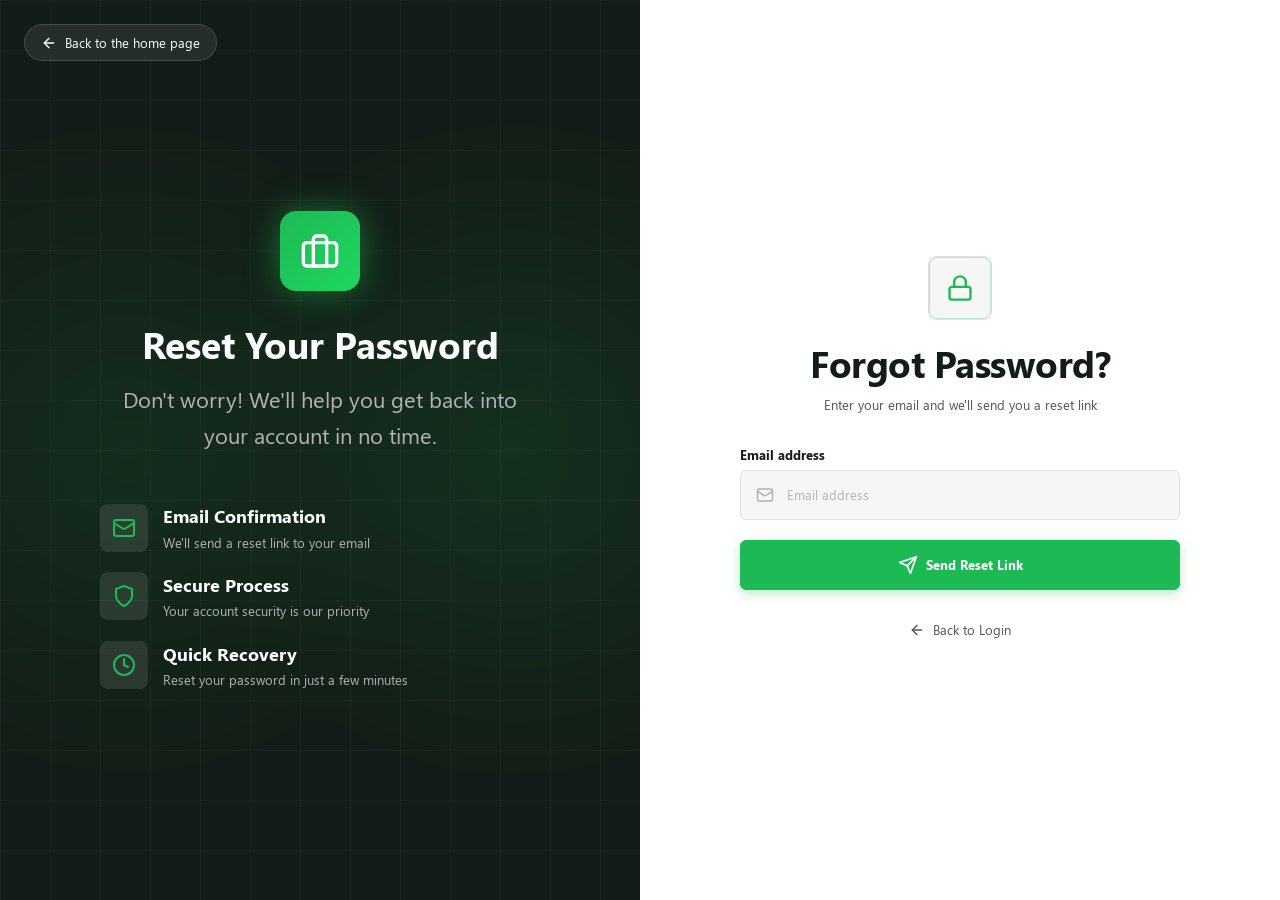
==== pages/forgot-password.html @ 79297b19 "make forget-password page and style it, make resend verification button work in verification page" ====
<!doctype html>
<html lang="en">
  <head>
    <meta charset="UTF-8" />
    <meta name="viewport" content="width=device-width, initial-scale=1.0" />
    <title>Forgot Password - STech</title>
    <link rel="stylesheet" href="../styles/main.css" />
    <link
      rel="stylesheet"
      href="../styles/pages/forgot-password/forgot-password.css"
    />
  </head>
  <body>
    <main class="forgot-password-page">
      <div class="forgot-password-container">
        <a
          href="../index.html"
          class="back-home-link"
          aria-label="Back to the home page"
        >
          <svg
            viewBox="0 0 24 24"
            width="16"
            height="16"
            fill="none"
            stroke="currentColor"
            stroke-width="2"
            stroke-linecap="round"
            stroke-linejoin="round"
            aria-hidden="true"
          >
            <line x1="19" y1="12" x2="5" y2="12"></line>
            <polyline points="12 19 5 12 12 5"></polyline>
          </svg>
          <span>Back to the home page</span>
        </a>

        <section class="banner-section" aria-label="Brand introduction">
          <div class="section-container banner-container">
            <div class="banner-content">
              <a href="../index.html" class="logo" aria-label="STech Home">
                <svg
                  viewBox="0 0 24 24"
                  width="40"
                  height="40"
                  fill="none"
                  stroke="currentColor"
                  stroke-width="2"
                  stroke-linecap="round"
                  stroke-linejoin="round"
                  aria-hidden="true"
                >
                  <rect x="2" y="7" width="20" height="14" rx="2" ry="2"></rect>
                  <path d="M16 21V5a2 2 0 0 0-2-2h-4a2 2 0 0 0-2 2v16"></path>
                </svg>
              </a>
              <h1 class="banner-title">Reset Your Password</h1>
              <p class="banner-description">
                Don't worry! We'll help you get back into your account in no time.
              </p>
              <div class="features" aria-label="Password reset features">
                <div class="feature-item">
                  <div class="feature-icon" aria-hidden="true">
                    <svg
                      viewBox="0 0 24 24"
                      width="24"
                      height="24"
                      fill="none"
                      stroke="currentColor"
                      stroke-width="2"
                      stroke-linecap="round"
                      stroke-linejoin="round"
                    >
                      <rect x="2" y="4" width="20" height="16" rx="2"></rect>
                      <path
                        d="m22 7-8.97 5.7a1.94 1.94 0 0 1-2.06 0L2 7"
                      ></path>
                    </svg>
                  </div>
                  <div class="feature-text">
                    <h3>Email Confirmation</h3>
                    <p>We'll send a reset link to your email</p>
                  </div>
                </div>

                <div class="feature-item">
                  <div class="feature-icon" aria-hidden="true">
                    <svg
                      viewBox="0 0 24 24"
                      width="24"
                      height="24"
                      fill="none"
                      stroke="currentColor"
                      stroke-width="2"
                      stroke-linecap="round"
                      stroke-linejoin="round"
                    >
                      <path
                        d="M12 22s8-4 8-10V5l-8-3-8 3v7c0 6 8 10 8 10z"
                      ></path>
                    </svg>
                  </div>
                  <div class="feature-text">
                    <h3>Secure Process</h3>
                    <p>Your account security is our priority</p>
                  </div>
                </div>

                <div class="feature-item">
                  <div class="feature-icon" aria-hidden="true">
                    <svg
                      viewBox="0 0 24 24"
                      width="24"
                      height="24"
                      fill="none"
                      stroke="currentColor"
                      stroke-width="2"
                      stroke-linecap="round"
                      stroke-linejoin="round"
                    >
                      <circle cx="12" cy="12" r="10"></circle>
                      <polyline points="12 6 12 12 16 14"></polyline>
                    </svg>
                  </div>
                  <div class="feature-text">
                    <h3>Quick Recovery</h3>
                    <p>Reset your password in just a few minutes</p>
                  </div>
                </div>
              </div>
            </div>
          </div>
        </section>

        <section class="form-section" aria-label="Forgot password form">
          <div class="section-container form-container">
            <div class="forgot-password-card">
              <header class="header-section">
                <div class="icon-wrapper" aria-hidden="true">
                  <svg
                    viewBox="0 0 24 24"
                    width="28"
                    height="28"
                    fill="none"
                    stroke="currentColor"
                    stroke-width="2"
                    stroke-linecap="round"
                    stroke-linejoin="round"
                  >
                    <rect
                      x="3"
                      y="11"
                      width="18"
                      height="11"
                      rx="2"
                      ry="2"
                    ></rect>
                    <path d="M7 11V7a5 5 0 0 1 10 0v4"></path>
                  </svg>
                </div>
                <h2 class="form-title">Forgot Password?</h2>
                <p class="subtitle">
                  Enter your email and we'll send you a reset link
                </p>
              </header>

              <form class="forgot-password-form" action="#" method="POST">
                <div class="form-group">
                  <label class="form-label" for="forgot-email"
                    >Email address</label
                  >
                  <div class="input-wrapper">
                    <span class="input-icon" aria-hidden="true">
                      <svg
                        viewBox="0 0 24 24"
                        width="18"
                        height="18"
                        fill="none"
                        stroke="currentColor"
                        stroke-width="2"
                        stroke-linecap="round"
                        stroke-linejoin="round"
                      >
                        <rect x="2" y="4" width="20" height="16" rx="2"></rect>
                        <path
                          d="m22 7-8.97 5.7a1.94 1.94 0 0 1-2.06 0L2 7"
                        ></path>
                      </svg>
                    </span>
                    <input
                      type="email"
                      id="forgot-email"
                      name="email"
                      class="form-input input-with-icon"
                      placeholder="Email address"
                      autocomplete="email"
                      required
                    />
                  </div>
                </div>

                <button type="submit" class="submit-button">
                  <span class="button-content">
                    <svg
                      viewBox="0 0 24 24"
                      width="20"
                      height="20"
                      fill="none"
                      stroke="currentColor"
                      stroke-width="2"
                      stroke-linecap="round"
                      stroke-linejoin="round"
                      aria-hidden="true"
                    >
                      <line x1="22" y1="2" x2="11" y2="13"></line>
                      <polygon points="22 2 15 22 11 13 2 9 22 2"></polygon>
                    </svg>
                    <span>Send Reset Link</span>
                  </span>
                </button>

                <div class="footer-text">
                  <a href="./login.html" class="back-link">
                    <svg
                      viewBox="0 0 24 24"
                      width="16"
                      height="16"
                      fill="none"
                      stroke="currentColor"
                      stroke-width="2"
                      stroke-linecap="round"
                      stroke-linejoin="round"
                      aria-hidden="true"
                    >
                      <line x1="19" y1="12" x2="5" y2="12"></line>
                      <polyline points="12 19 5 12 12 5"></polyline>
                    </svg>
                    <span>Back to Login</span>
                  </a>
                </div>
              </form>
            </div>
          </div>
        </section>
      </div>
    </main>
  </body>
</html>
---- styles/main.css ----
/* 1. Use a more-intuitive box-sizing model */
*,
*::before,
*::after {
  box-sizing: border-box;
}

/* 2. Remove default margin */
*:not(dialog) {
  margin: 0;
}

/* 3. Enable keyword animations */
@media (prefers-reduced-motion: no-preference) {
  html {
    interpolate-size: allow-keywords;
  }
}
body {
  /* 4. Increase line-height */
  line-height: 1.5;
  /* 5. Improve text rendering */
  -webkit-font-smoothing: antialiased;
}

/* 6. Improve media defaults */
img,
picture,
video,
canvas,
svg {
  display: block;
  max-width: 100%;
}

/* 7. Inherit fonts for form controls */
input,
button,
textarea,
select {
  font: inherit;
}

/* 8. Avoid text overflows */
p,
h1,
h2,
h3,
h4,
h5,
h6 {
  overflow-wrap: break-word;
}

/* 9. Improve line wrapping */
p {
  text-wrap: pretty;
}

h1,
h2,
h3,
h4,
h5,
h6 {
  text-wrap: balance;
}

/*
  10. Create a root stacking context
*/
#root,
#__next {
  isolation: isolate;
}

html {
  scroll-behavior: smooth;
}

a {
  text-decoration: none;
  color: unset;
}

section {
  display: flex;
  flex-direction: row;
  justify-content: center;
  align-items: center;
  gap: 0px;
  width: 100%;
}
section .section-container {
  display: flex;
  flex-direction: column;
  justify-content: center;
  align-items: flex-start;
  gap: 40px;
  width: min(100% - 3.5rem, 70.8rem);
  padding: min(50px, 6vw) 0;
}

body.no-scroll {
  overflow: hidden;
}

@font-face {
  font-family: sagoe;
  src: url(../../public/fonts/segoe-ui-4-cufonfonts/Segoe\ UI.ttf);
  font-display: swap;
  font-weight: 500;
}
@font-face {
  font-family: sagoe;
  src: url(../../public/fonts/segoe-ui-4-cufonfonts/Segoe\ UI\ Bold.ttf);
  font-display: swap;
  font-weight: 700;
}
html {
  font-family: sagoe;
}

.btn {
  display: flex;
  flex-direction: row;
  justify-content: center;
  align-items: center;
  gap: 0.65rem;
  padding: min(15px, 2.5vw) min(30px, 4vw);
  border: 0.125rem solid transparent;
  border-radius: 0.5rem;
  font-family: sagoe, "Segoe UI", sans-serif;
  font-size: clamp(0.7rem, 1.2vw + 0.2rem, 0.8rem);
  font-weight: 700;
  line-height: 1;
  cursor: pointer;
  transition: background-color 160ms ease, border-color 160ms ease, color 160ms ease, transform 160ms ease;
}

.btn:hover,
.btn:focus-visible {
  transform: translateY(-0.08rem);
  outline: none;
}

.btn svg {
  inline-size: 1.35rem;
  block-size: 1.35rem;
  stroke: currentColor;
  stroke-width: 1.8;
  stroke-linecap: round;
  stroke-linejoin: round;
  fill: none;
}

.btn--primary {
  color: #ffffff;
  background-color: #1db954;
}

.btn--primary:hover,
.btn--primary:focus-visible {
  background-color: #1db954;
  border-color: #1db954;
}

.btn--outline {
  color: #ffffff;
  background-color: transparent;
  border-color: rgba(255, 255, 255, 0.34);
}

.btn--outline:hover,
.btn--outline:focus-visible {
  border-color: #ffffff;
  background-color: rgba(255, 255, 255, 0.06);
}

.product-card {
  display: flex;
  flex-direction: column;
  justify-content: center;
  align-items: flex-start;
  gap: 0px;
  background-color: #ffffff;
  border-radius: 16px;
  overflow: hidden;
  border: 1px solid #e0e0e0;
  transition-duration: 0.25s;
}
.product-card .card-image {
  aspect-ratio: 1;
  overflow: hidden;
  position: relative;
  width: 100%;
}
.product-card .card-image img {
  width: 100%;
  height: 100%;
  object-fit: cover;
  transition: all 0.5s ease;
}
.product-card .card-image .card-badges {
  position: absolute;
  left: 5%;
  top: 5%;
}
.product-card .card-image .card-badges .new-badge {
  color: white;
  font-size: clamp(0.6rem, 1.1vw + 0.15rem, 0.7rem);
  background-color: #1db954;
  padding: min(3px, 0.8vw) min(10px, 2vw);
  border-radius: 6px;
  font-weight: 500;
  letter-spacing: -5%;
}
.product-card .card-image .quick-actions {
  display: flex;
  flex-direction: column;
  justify-content: center;
  align-items: center;
  gap: 10px;
  position: absolute;
  top: 5%;
  right: 0;
  z-index: 4;
  opacity: 0;
  transition-duration: 0.25s;
}
.product-card .card-image .quick-actions .action-btn {
  border-radius: 50%;
  aspect-ratio: 1;
  border: none;
  padding: 7px;
  pointer-events: none;
  cursor: pointer;
  transition-duration: 0.25s;
  border: 1px solid transparent;
}
.product-card .card-image .quick-actions .action-btn:hover {
  border: 1px solid #1db954;
  color: #1db954;
  scale: 1.08;
}
.product-card .card-content {
  display: flex;
  flex-direction: column;
  justify-content: center;
  align-items: flex-start;
  gap: 10px;
  padding: min(20px, 3vw);
  flex-grow: 1;
}
.product-card .card-content .card-meta {
  display: flex;
  flex-direction: row;
  justify-content: flex-start;
  align-items: center;
  gap: 10px;
}
.product-card .card-content .card-meta .category {
  color: #1db954;
  font-size: clamp(0.6rem, 1.1vw + 0.15rem, 0.7rem);
}
.product-card .card-content .card-meta .brand {
  display: flex;
  flex-direction: row;
  justify-content: center;
  align-items: center;
  gap: 10px;
  font-size: clamp(0.6rem, 1.1vw + 0.15rem, 0.7rem);
}
.product-card .card-content .card-meta .brand::before {
  content: "";
  width: 3px;
  height: 3px;
  background-color: grey;
  border-radius: 50%;
}
.product-card .card-content .card-title {
  font-size: clamp(0.7rem, 1.2vw + 0.2rem, 0.8rem);
}
.product-card .card-content .card-rating {
  display: flex;
  flex-direction: row;
  justify-content: center;
  align-items: center;
  gap: 5px;
}
.product-card .card-content .card-rating .stars {
  display: flex;
  flex-direction: row;
  justify-content: center;
  align-items: center;
  gap: 5px;
  color: #ffb300;
}
.product-card .card-content .card-rating .rating-value {
  font-size: clamp(0.6rem, 1.1vw + 0.15rem, 0.7rem);
}
.product-card .card-content .card-price {
  font-weight: 700;
  font-size: clamp(0.7rem, 1.2vw + 0.2rem, 0.8rem);
}
.product-card .card-footer {
  width: 100%;
  padding: min(20px, 3vw);
  padding-top: 0;
}
.product-card .card-footer .add-to-cart {
  display: flex;
  flex-direction: row;
  justify-content: center;
  align-items: center;
  gap: 10px;
  width: 100%;
  padding: min(10px, 2vw) 0;
  font-weight: 600;
  font-size: clamp(0.6rem, 1.1vw + 0.15rem, 0.7rem);
  border: 1px solid #e0e0e0;
  border-radius: 8px;
  cursor: pointer;
  transition-duration: 0.25s;
}
.product-card .card-footer .add-to-cart:hover {
  background-color: #1db954;
  color: white;
}
.product-card:hover {
  box-shadow: 0 8px 24px rgba(0, 0, 0, 0.12);
  border-color: #1db954;
  transform: translateY(-5px);
}
.product-card:hover .card-image img {
  scale: 1.06;
}
.product-card:hover .card-image .quick-actions {
  top: 5%;
  right: 5%;
  opacity: 1;
}
.product-card:hover .card-image .quick-actions .action-btn {
  pointer-events: all;
}

.section-title {
  font-weight: bold;
  font-size: clamp(1rem, 1.5vw + 0.3rem, 1.4rem);
}

.splitter {
  display: flex;
  flex-direction: row;
  justify-content: space-between;
  align-items: center;
  gap: 0px;
  font-size: clamp(0.6rem, 1.1vw + 0.15rem, 0.7rem);
}
.splitter .view-all-link {
  display: flex;
  flex-direction: row;
  justify-content: center;
  align-items: center;
  gap: 10px;
  font-size: clamp(0.6rem, 1.1vw + 0.15rem, 0.7rem);
  color: #1db954;
  font-weight: 700;
}

.popup-container {
  position: fixed;
  top: 24px;
  left: 50%;
  transform: translateX(-50%);
  z-index: 9999;
  display: flex;
  flex-direction: column;
  justify-content: flex-start;
  align-items: center;
  gap: 10px;
  width: min(92vw, 460px);
  pointer-events: none;
}

.error-popup {
  pointer-events: auto;
  width: 100%;
  display: flex;
  flex-direction: row;
  justify-content: space-between;
  align-items: center;
  gap: 12px;
  padding: 12px 16px;
  background-color: #f44336;
  color: #ffffff;
  border-radius: 6px;
  box-shadow: 0 8px 24px rgba(244, 67, 54, 0.35);
  font-size: clamp(0.7rem, 1.2vw + 0.2rem, 0.8rem);
  font-weight: 500;
  line-height: 1.4;
  animation: popupSlideDown 0.3s cubic-bezier(0.16, 1, 0.3, 1) forwards;
  transition: opacity 0.3s ease, transform 0.3s ease;
}
.error-popup.fade-out {
  opacity: 0;
  transform: translateY(-10px);
}
.error-popup .popup-content {
  display: flex;
  flex-direction: row;
  justify-content: flex-start;
  align-items: center;
  gap: 10px;
  flex: 1;
}
.error-popup .popup-content svg {
  width: 18px;
  height: 18px;
  flex-shrink: 0;
  stroke: currentColor;
}
.error-popup .popup-close {
  display: flex;
  flex-direction: row;
  justify-content: center;
  align-items: center;
  gap: 0px;
  background: none;
  border: none;
  color: rgba(255, 255, 255, 0.8);
  cursor: pointer;
  padding: 2px;
  font-size: 16px;
  line-height: 1;
  transition: color 0.15s ease;
}
.error-popup .popup-close:hover {
  color: #ffffff;
}

@media (max-width: 36rem) {
  .popup-container {
    top: 16px;
    width: 95vw;
  }
  .error-popup {
    padding: 10px 14px;
    font-size: clamp(0.6rem, 1.1vw + 0.15rem, 0.7rem);
  }
}
@keyframes popupSlideDown {
  from {
    opacity: 0;
    transform: translateY(-20px);
  }
  to {
    opacity: 1;
    transform: translateY(0);
  }
}
.footer-default {
  background: #131d17;
  color: #1db954;
  margin-top: auto;
  height: 56px;
  display: flex;
  align-items: center;
  justify-content: center;
}

.header {
  position: fixed;
  top: 0;
  left: 0;
  right: 0;
  z-index: 1000;
  height: 70px;
  background-color: #ffffff;
  border-bottom: 1px solid #e0e0e0;
  transition: background-color 0.2s ease, box-shadow 0.2s ease;
}
.header.scrolled {
  box-shadow: 0 2px 8px rgba(0, 0, 0, 0.08);
}

.header-container {
  width: min(100% - 3.5rem, 70.8rem);
  height: 100%;
  margin-inline: auto;
}

.header-content {
  display: flex;
  flex-direction: row;
  justify-content: space-between;
  align-items: center;
  gap: 24px;
  height: 100%;
}

.brand-link {
  display: flex;
  flex-direction: row;
  justify-content: flex-start;
  align-items: center;
  gap: 8px;
  font-weight: 700;
  font-size: clamp(1rem, 1.5vw + 0.3rem, 1.4rem);
  color: #131d17;
  flex-shrink: 0;
}
.brand-link .brand-icon {
  display: flex;
  flex-direction: row;
  justify-content: center;
  align-items: center;
  gap: 0px;
  width: 38px;
  height: 38px;
  background-color: #1db954;
  border-radius: 8px;
  color: #ffffff;
}
.brand-link .brand-icon svg {
  width: 22px;
  height: 22px;
  stroke: currentColor;
  stroke-width: 2;
  stroke-linecap: round;
  stroke-linejoin: round;
  fill: none;
}
.brand-link .brand-name {
  color: #131d17;
  font-weight: 700;
  letter-spacing: -0.5px;
}

.nav-links {
  display: flex;
  flex-direction: row;
  justify-content: flex-start;
  align-items: center;
  gap: 6px;
}

.nav-link {
  display: flex;
  flex-direction: row;
  justify-content: center;
  align-items: center;
  gap: 6px;
  padding: min(5px, 1vw) min(15px, 2.5vw);
  border-radius: 6px;
  font-size: clamp(0.7rem, 1.2vw + 0.2rem, 0.8rem);
  font-weight: 500;
  color: #535353;
  background: transparent;
  border: none;
  cursor: pointer;
  transition: color 0.16s ease, background-color 0.16s ease;
}
.nav-link:hover, .nav-link.active {
  color: #1db954;
  background-color: rgba(29, 185, 84, 0.1019607843);
}
.nav-link .dropdown-chevron {
  width: 14px;
  height: 14px;
  transition: transform 0.2s ease;
}

.nav-dropdown {
  position: relative;
}
.nav-dropdown.open .dropdown-chevron {
  transform: rotate(180deg);
}
.nav-dropdown.open .dropdown-menu {
  display: flex;
  animation: dropdownFadeIn 0.15s ease-out;
}

.dropdown-menu {
  display: flex;
  flex-direction: column;
  justify-content: flex-start;
  align-items: stretch;
  gap: 4px;
  display: none;
  position: absolute;
  top: calc(100% + 8px);
  left: 0;
  min-width: 220px;
  background-color: #ffffff;
  border: 1px solid #e0e0e0;
  border-radius: 8px;
  box-shadow: 0 8px 24px rgba(0, 0, 0, 0.12);
  padding: min(10px, 2vw);
  z-index: 101;
}

.dropdown-item {
  display: flex;
  flex-direction: row;
  justify-content: space-between;
  align-items: center;
  gap: 12px;
  padding: min(5px, 1vw) min(10px, 2vw);
  border-radius: 6px;
  font-size: clamp(0.7rem, 1.2vw + 0.2rem, 0.8rem);
  color: #131d17;
  transition: background-color 0.16s ease, color 0.16s ease;
  cursor: pointer;
}
.dropdown-item:hover {
  background-color: #f6f6f6;
  color: #1db954;
}
.dropdown-item .item-count {
  font-size: clamp(0.6rem, 1.1vw + 0.15rem, 0.7rem);
  color: #b3b3b3;
  background-color: #f6f6f6;
  padding: 2px 8px;
  border-radius: 999px;
}

.dropdown-empty {
  padding: min(10px, 2vw) min(15px, 2.5vw);
  font-size: clamp(0.7rem, 1.2vw + 0.2rem, 0.8rem);
  color: #b3b3b3;
  text-align: center;
}

.header-search-bar {
  display: flex;
  flex-direction: row;
  justify-content: flex-start;
  align-items: center;
  gap: 8px;
  background-color: #f6f6f6;
  border: 1px solid #e0e0e0;
  border-radius: 999px;
  padding: 0 min(15px, 2.5vw);
  height: 40px;
  width: 260px;
  transition: border-color 0.16s ease, box-shadow 0.16s ease, background-color 0.16s ease;
}
.header-search-bar:focus-within {
  border-color: #1db954;
  background-color: #ffffff;
  box-shadow: 0 0 0 3px rgba(29, 185, 84, 0.1019607843);
}
.header-search-bar .search-toggle {
  display: none;
  background: none;
  border: none;
  cursor: pointer;
  color: #535353;
  padding: 0;
}
.header-search-bar .header-search-input {
  flex: 1;
  border: none;
  background: transparent;
  outline: none;
  font-size: clamp(0.7rem, 1.2vw + 0.2rem, 0.8rem);
  color: #000000;
}
.header-search-bar .header-search-input::placeholder {
  color: #b3b3b3;
}
.header-search-bar .clear-search {
  display: flex;
  flex-direction: row;
  justify-content: center;
  align-items: center;
  gap: 0px;
  background: none;
  border: none;
  cursor: pointer;
  color: #b3b3b3;
  padding: 0;
}
.header-search-bar .clear-search:hover {
  color: #000000;
}

.nav-actions {
  display: flex;
  flex-direction: row;
  justify-content: flex-end;
  align-items: center;
  gap: 8px;
}
.nav-actions .sign-in-btn {
  background-color: #1db954;
  color: #ffffff;
  border: none;
  border-radius: 100px;
  padding: min(10px, 2vw) min(20px, 3vw);
  font-size: clamp(0.7rem, 1.2vw + 0.2rem, 0.8rem);
  cursor: pointer;
  transition-duration: 0.2s;
}
.nav-actions .sign-in-btn:hover {
  opacity: 0.9;
  transform: translateY(-1px);
}
.nav-actions .action-btn {
  display: flex;
  flex-direction: row;
  justify-content: center;
  align-items: center;
  gap: 0px;
  position: relative;
  width: 40px;
  height: 40px;
  border-radius: 50%;
  border: 1px solid #e0e0e0;
  background-color: #ffffff;
  color: #131d17;
  cursor: pointer;
  transition: border-color 0.16s ease, color 0.16s ease, background-color 0.16s ease;
}
.nav-actions .action-btn:hover {
  border-color: #1db954;
  color: #1db954;
  background-color: rgba(29, 185, 84, 0.1019607843);
}
.nav-actions .action-btn svg {
  width: 18px;
  height: 18px;
  stroke: currentColor;
  fill: none;
  stroke-width: 2;
  stroke-linecap: round;
  stroke-linejoin: round;
}
.nav-actions .action-btn .badge {
  display: flex;
  flex-direction: row;
  justify-content: center;
  align-items: center;
  gap: 0px;
  position: absolute;
  top: -3px;
  right: -3px;
  min-width: 18px;
  height: 18px;
  padding: 0 4px;
  border-radius: 999px;
  background-color: #1db954;
  color: #ffffff;
  font-size: 11px;
  font-weight: 700;
}
.nav-actions .user-btn .user-avatar {
  display: flex;
  flex-direction: row;
  justify-content: center;
  align-items: center;
  gap: 0px;
  width: 36px;
  height: 36px;
  border-radius: 50%;
  background-color: #1db954;
  color: #ffffff;
  font-size: clamp(0.6rem, 1.1vw + 0.15rem, 0.7rem);
  font-weight: 700;
}
.nav-actions .mobile-menu-btn {
  display: flex;
  flex-direction: row;
  justify-content: center;
  align-items: center;
  gap: 0px;
  display: none;
  width: 40px;
  height: 40px;
  border: none;
  background: transparent;
  cursor: pointer;
  color: #131d17;
}
.nav-actions .mobile-menu-btn svg {
  width: 24px;
  height: 24px;
  stroke: currentColor;
  stroke-width: 2;
  stroke-linecap: round;
  stroke-linejoin: round;
}
.nav-actions .mobile-menu-btn .menu-close-icon {
  display: none;
}
.nav-actions .mobile-menu-btn[aria-expanded=true] .menu-open-icon {
  display: none;
}
.nav-actions .mobile-menu-btn[aria-expanded=true] .menu-close-icon {
  display: block;
}

@media (max-width: 70rem) {
  .nav-links {
    display: none;
  }
  .nav-actions .mobile-menu-btn {
    display: flex;
  }
  .header-search-bar {
    width: 220px;
  }
}
@media (max-width: 52rem) {
  .header-container {
    width: min(100% - 2rem, 70.8rem);
  }
  .brand-link .brand-name {
    display: none;
  }
  .nav-actions .favorite-btn,
  .nav-actions .user-btn {
    display: none;
  }
  .header-search-bar {
    position: absolute;
    top: 70px;
    left: 0;
    right: 0;
    width: 100%;
    border-radius: 0;
    border-inline: none;
    background-color: #ffffff;
    box-shadow: 0 4px 12px rgba(0, 0, 0, 0.06);
    transform: translateY(-100%);
    opacity: 0;
    pointer-events: none;
    transition: transform 0.2s ease, opacity 0.2s ease;
  }
  .header-search-bar.expanded {
    transform: translateY(0);
    opacity: 1;
    pointer-events: auto;
  }
  .header-search-bar .search-toggle {
    display: flex;
  }
}
@keyframes dropdownFadeIn {
  from {
    opacity: 0;
    transform: translateY(-8px);
  }
  to {
    opacity: 1;
    transform: translateY(0);
  }
}
.mobile-menu {
  position: fixed;
  top: 70px;
  right: 0;
  bottom: 0;
  width: 280px;
  background-color: #ffffff;
  border-left: 1px solid #e0e0e0;
  padding: min(20px, 3vw);
  overflow-y: auto;
  z-index: 1050;
  transform: translateX(100%);
  transition: transform 0.25s ease-in-out;
}
.mobile-menu.open {
  transform: translateX(0);
}
.mobile-menu .mobile-nav {
  display: flex;
  flex-direction: column;
  justify-content: flex-start;
  align-items: stretch;
  gap: 6px;
}
.mobile-menu .mobile-nav-link {
  padding: min(10px, 2vw) min(15px, 2.5vw);
  border-radius: 6px;
  font-size: clamp(0.8rem, 1.3vw + 0.2rem, 1.1rem);
  font-weight: 600;
  color: #131d17;
  transition: color 0.16s ease, background-color 0.16s ease;
}
.mobile-menu .mobile-nav-link:hover, .mobile-menu .mobile-nav-link.active {
  color: #1db954;
  background-color: rgba(29, 185, 84, 0.1019607843);
}
.mobile-menu .mobile-nav-label {
  padding: min(15px, 2.5vw) min(15px, 2.5vw) min(5px, 1vw);
  font-size: clamp(0.6rem, 1.1vw + 0.15rem, 0.7rem);
  font-weight: 700;
  text-transform: uppercase;
  color: #b3b3b3;
  letter-spacing: 0.5px;
}
.mobile-menu .mobile-categories {
  display: flex;
  flex-direction: column;
  justify-content: flex-start;
  align-items: stretch;
  gap: 4px;
  max-height: 260px;
  overflow-y: auto;
}
.mobile-menu .mobile-categories .mobile-category-link {
  display: flex;
  flex-direction: row;
  justify-content: space-between;
  align-items: center;
  gap: 8px;
  padding: min(5px, 1vw) min(15px, 2.5vw);
  border-radius: 6px;
  font-size: clamp(0.7rem, 1.2vw + 0.2rem, 0.8rem);
  color: #535353;
  transition: color 0.16s ease, background-color 0.16s ease;
}
.mobile-menu .mobile-categories .mobile-category-link:hover {
  color: #1db954;
  background-color: #f6f6f6;
}
.mobile-menu .mobile-categories .mobile-category-link .item-count {
  font-size: clamp(0.6rem, 1.1vw + 0.15rem, 0.7rem);
  color: #b3b3b3;
  background-color: #f6f6f6;
  padding: 2px 6px;
  border-radius: 999px;
}

.mobile-overlay {
  display: none;
  position: fixed;
  inset: 0;
  top: 70px;
  background-color: rgba(0, 0, 0, 0.4);
  z-index: 1040;
  opacity: 0;
  transition: opacity 0.25s ease;
}
.mobile-overlay.active {
  display: block;
  opacity: 1;
}

@media (min-width: calc(70rem + 0.02px)) {
  .mobile-menu,
  .mobile-overlay {
    display: none;
  }
}/*# sourceMappingURL=main.css.map */
---- styles/pages/forgot-password/forgot-password.css ----
.banner-section {
  display: flex;
  flex-direction: column;
  justify-content: center;
  align-items: center;
  gap: 0px;
  position: relative;
  overflow: hidden;
  height: 100%;
  min-height: 100vh;
  background-color: #131d17;
  padding: min(100px, 8vw);
}
.banner-section::before {
  content: "";
  position: absolute;
  inset: 0;
  background-image: linear-gradient(rgba(255, 255, 255, 0.03) 1px, transparent 1px), linear-gradient(90deg, rgba(255, 255, 255, 0.03) 1px, transparent 1px);
  background-size: 50px 50px;
  animation: gridMove 20s linear infinite;
}
.banner-section::after {
  content: "";
  position: absolute;
  inset: 0;
  opacity: 0.1;
  background: radial-gradient(circle at 20% 50%, #1db954 0%, transparent 50%), radial-gradient(circle at 80% 50%, #1ed760 0%, transparent 50%);
  pointer-events: none;
}
.banner-section .section-container {
  display: flex;
  flex-direction: column;
  justify-content: center;
  align-items: center;
  gap: 0px;
  width: 100%;
  max-width: 500px;
  padding: 0;
}
.banner-section .banner-content {
  position: relative;
  z-index: 1;
  width: 100%;
  text-align: center;
}
.banner-section .logo {
  display: flex;
  flex-direction: row;
  justify-content: center;
  align-items: center;
  gap: 0px;
  width: 80px;
  height: 80px;
  margin: 0 auto min(30px, 4vw);
  background: linear-gradient(135deg, #1db954 0%, #1ed760 100%);
  border-radius: 16px;
  box-shadow: 0 0 32px rgba(29, 185, 84, 0.5);
  color: #ffffff;
  transition: transform 0.2s ease;
}
.banner-section .logo:hover {
  transform: scale(1.05);
}
.banner-section .banner-title {
  font-size: clamp(1.4rem, 3vw + 0.3rem, 2.3rem);
  font-weight: 700;
  color: #ffffff;
  margin-bottom: min(15px, 2.5vw);
  line-height: 1.25;
}
.banner-section .banner-description {
  font-size: clamp(1rem, 1.5vw + 0.3rem, 1.4rem);
  color: #b3b3b3;
  line-height: 1.6;
  margin-bottom: min(30px, 4vw);
}
.banner-section .features {
  display: flex;
  flex-direction: column;
  justify-content: flex-start;
  align-items: stretch;
  gap: min(20px, 3vw);
  margin-top: min(50px, 6vw);
}
.banner-section .feature-item {
  display: flex;
  flex-direction: row;
  justify-content: flex-start;
  align-items: center;
  gap: min(15px, 2.5vw);
  text-align: left;
}
.banner-section .feature-icon {
  display: flex;
  flex-direction: row;
  justify-content: center;
  align-items: center;
  gap: 0px;
  width: 48px;
  height: 48px;
  background-color: rgba(255, 255, 255, 0.1);
  border-radius: 8px;
  color: #1db954;
  flex-shrink: 0;
}
.banner-section .feature-text h3 {
  font-size: clamp(0.8rem, 1.3vw + 0.2rem, 1.1rem);
  font-weight: 600;
  color: #ffffff;
  margin-bottom: min(3px, 0.8vw);
}
.banner-section .feature-text p {
  font-size: clamp(0.7rem, 1.2vw + 0.2rem, 0.8rem);
  color: #b3b3b3;
  margin: 0;
}

@media (max-width: 70rem) {
  .banner-section {
    display: none;
  }
}
@keyframes gridMove {
  0% {
    transform: translateY(0);
  }
  100% {
    transform: translateY(50px);
  }
}
.form-section {
  display: flex;
  flex-direction: column;
  justify-content: center;
  align-items: center;
  gap: 0px;
  height: 100%;
  min-height: 100vh;
  background-color: #ffffff;
  padding: min(100px, 8vw);
}
.form-section .section-container {
  display: flex;
  flex-direction: column;
  justify-content: center;
  align-items: center;
  gap: 0px;
  width: 100%;
  max-width: 480px;
  padding: 0;
}
.form-section .forgot-password-card {
  position: relative;
  z-index: 1;
  width: 100%;
}
.form-section .header-section {
  padding-bottom: min(30px, 4vw);
  text-align: center;
}
.form-section .header-section .icon-wrapper {
  display: flex;
  flex-direction: row;
  justify-content: center;
  align-items: center;
  gap: 0px;
  width: 64px;
  height: 64px;
  margin: 0 auto min(15px, 2.5vw);
  background-color: #f6f6f6;
  border: 1px solid #e0e0e0;
  border-radius: 8px;
  color: #1db954;
  position: relative;
}
.form-section .header-section .icon-wrapper svg {
  position: relative;
  z-index: 1;
}
.form-section .header-section .icon-wrapper::before {
  content: "";
  position: absolute;
  inset: 0;
  border-radius: 8px;
  padding: 1px;
  opacity: 0.3;
  background: linear-gradient(135deg, #1db954, #1ed760);
  mask: linear-gradient(#fff 0 0) content-box, linear-gradient(#fff 0 0);
  -webkit-mask: linear-gradient(#fff 0 0) content-box, linear-gradient(#fff 0 0);
  -webkit-mask-composite: xor;
  mask-composite: exclude;
  pointer-events: none;
}
.form-section .header-section .form-title {
  font-size: clamp(1.4rem, 3vw + 0.3rem, 2.3rem);
  font-weight: 600;
  color: #131d17;
  margin-bottom: min(5px, 1vw);
  letter-spacing: -0.5px;
}
.form-section .header-section .subtitle {
  font-size: clamp(0.7rem, 1.2vw + 0.2rem, 0.8rem);
  color: #535353;
  margin: 0;
  line-height: 1.5;
}
.form-section .forgot-password-form {
  width: 100%;
}
.form-section .forgot-password-form .form-group {
  display: flex;
  flex-direction: column;
  justify-content: flex-start;
  align-items: stretch;
  gap: 6px;
  margin-bottom: 20px;
}
.form-section .forgot-password-form .form-label {
  font-size: clamp(0.7rem, 1.2vw + 0.2rem, 0.8rem);
  font-weight: 600;
  color: #131d17;
}
.form-section .forgot-password-form .input-wrapper {
  position: relative;
  width: 100%;
}
.form-section .forgot-password-form .input-wrapper:focus-within .input-icon {
  color: #1db954;
}
.form-section .forgot-password-form .input-icon {
  display: flex;
  flex-direction: row;
  justify-content: center;
  align-items: center;
  gap: 0px;
  position: absolute;
  left: 16px;
  top: 50%;
  transform: translateY(-50%);
  color: #b3b3b3;
  z-index: 1;
  pointer-events: none;
  transition: color 0.16s ease;
}
.form-section .forgot-password-form .form-input {
  width: 100%;
  height: 50px;
  border-radius: 6px;
  font-size: clamp(0.7rem, 1.2vw + 0.2rem, 0.8rem);
  border: 1px solid #e0e0e0;
  background-color: #f6f6f6;
  color: #000000;
  padding: 0 16px 0 46px;
  outline: none;
  transition: border-color 0.16s ease, background-color 0.16s ease, box-shadow 0.16s ease;
}
.form-section .forgot-password-form .form-input::placeholder {
  color: #b3b3b3;
  letter-spacing: normal;
  font-size: clamp(0.7rem, 1.2vw + 0.2rem, 0.8rem);
  font-weight: normal;
}
.form-section .forgot-password-form .form-input:hover {
  border-color: #b3b3b3;
  background-color: #ffffff;
}
.form-section .forgot-password-form .form-input:focus {
  border-color: #1db954;
  background-color: #ffffff;
  box-shadow: 0 0 0 4px rgba(29, 185, 84, 0.1019607843);
}
.form-section .forgot-password-form .submit-button {
  display: flex;
  flex-direction: row;
  justify-content: center;
  align-items: center;
  gap: 0px;
  width: 100%;
  height: 50px;
  border-radius: 6px;
  font-weight: 600;
  font-size: clamp(0.7rem, 1.2vw + 0.2rem, 0.8rem);
  background-color: #1db954;
  border: 1px solid #1db954;
  color: #ffffff;
  box-shadow: 0 4px 12px rgba(29, 185, 84, 0.3);
  cursor: pointer;
  position: relative;
  overflow: hidden;
  margin-top: min(20px, 3vw);
  transition: background-color 0.16s ease, border-color 0.16s ease, box-shadow 0.16s ease, transform 0.16s ease;
}
.form-section .forgot-password-form .submit-button::before {
  content: "";
  position: absolute;
  top: 0;
  left: -100%;
  width: 100%;
  height: 100%;
  background: linear-gradient(90deg, transparent, rgba(255, 255, 255, 0.2), transparent);
  transition: left 0.6s ease;
}
.form-section .forgot-password-form .submit-button:hover:not(:disabled) {
  background-color: #1ed760;
  border-color: #1ed760;
  transform: translateY(-2px);
  box-shadow: 0 6px 20px rgba(29, 185, 84, 0.4);
}
.form-section .forgot-password-form .submit-button:hover:not(:disabled)::before {
  left: 100%;
}
.form-section .forgot-password-form .submit-button:active:not(:disabled) {
  transform: translateY(0);
}
.form-section .forgot-password-form .submit-button:disabled {
  opacity: 0.5;
  cursor: not-allowed;
}
.form-section .forgot-password-form .submit-button .button-content {
  display: flex;
  flex-direction: row;
  justify-content: center;
  align-items: center;
  gap: 8px;
}
.form-section .forgot-password-form .footer-text {
  text-align: center;
  margin-top: min(30px, 4vw);
  margin-bottom: 0;
}
.form-section .forgot-password-form .footer-text .back-link {
  display: flex;
  flex-direction: row;
  justify-content: center;
  align-items: center;
  gap: 8px;
  display: inline-flex;
  color: #535353;
  font-size: clamp(0.7rem, 1.2vw + 0.2rem, 0.8rem);
  font-weight: 500;
  text-decoration: none;
  transition: color 0.16s ease;
}
.form-section .forgot-password-form .footer-text .back-link svg {
  width: 16px;
  height: 16px;
  stroke: currentColor;
  stroke-width: 2;
  stroke-linecap: round;
  stroke-linejoin: round;
  fill: none;
  transition: transform 0.16s ease;
}
.form-section .forgot-password-form .footer-text .back-link:hover {
  color: #1db954;
  text-decoration: none;
}
.form-section .forgot-password-form .footer-text .back-link:hover svg {
  transform: translateX(-4px);
}

@media (max-width: 70rem) {
  .form-section {
    padding: min(20px, 3vw);
  }
}
@media (max-width: 36rem) {
  .form-section .header-section {
    padding-bottom: min(20px, 3vw);
  }
  .form-section .header-section .icon-wrapper {
    width: 56px;
    height: 56px;
  }
  .form-section .header-section .form-title {
    font-size: clamp(1.4rem, 3vw + 0.3rem, 2.3rem);
  }
  .form-section .forgot-password-form .form-input {
    height: 44px;
  }
  .form-section .forgot-password-form .submit-button {
    height: 48px;
  }
}
.forgot-password-page {
  min-height: 100vh;
  width: 100%;
}

.forgot-password-container {
  display: grid;
  grid-template-columns: 1fr 1fr;
  grid-template-rows: auto;
  gap: 0px;
  min-height: 100vh;
  position: relative;
  overflow: hidden;
}

.back-home-link {
  position: absolute;
  top: 24px;
  left: 24px;
  z-index: 10;
  display: flex;
  flex-direction: row;
  justify-content: flex-start;
  align-items: center;
  gap: 8px;
  padding: 8px 16px;
  border-radius: 999px;
  font-size: clamp(0.7rem, 1.2vw + 0.2rem, 0.8rem);
  font-weight: 500;
  color: #ffffff;
  background-color: rgba(255, 255, 255, 0.08);
  border: 1px solid rgba(255, 255, 255, 0.15);
  backdrop-filter: blur(8px);
  transition: background-color 0.16s ease, border-color 0.16s ease, color 0.16s ease;
}
.back-home-link svg {
  width: 16px;
  height: 16px;
  stroke: currentColor;
  stroke-width: 2;
  stroke-linecap: round;
  stroke-linejoin: round;
  fill: none;
  transition: transform 0.16s ease;
}
.back-home-link:hover {
  background-color: rgba(255, 255, 255, 0.16);
  color: #1db954;
  border-color: #1db954;
}
.back-home-link:hover svg {
  transform: translateX(-3px);
}

@media (max-width: 70rem) {
  .forgot-password-container {
    grid-template-columns: 1fr;
  }
  .back-home-link {
    top: 16px;
    left: 16px;
    color: #131d17;
    background-color: #f6f6f6;
    border-color: #e0e0e0;
  }
  .back-home-link:hover {
    background-color: rgba(29, 185, 84, 0.1019607843);
    color: #1db954;
    border-color: #1db954;
  }
}

/*# sourceMappingURL=forgot-password.css.map */
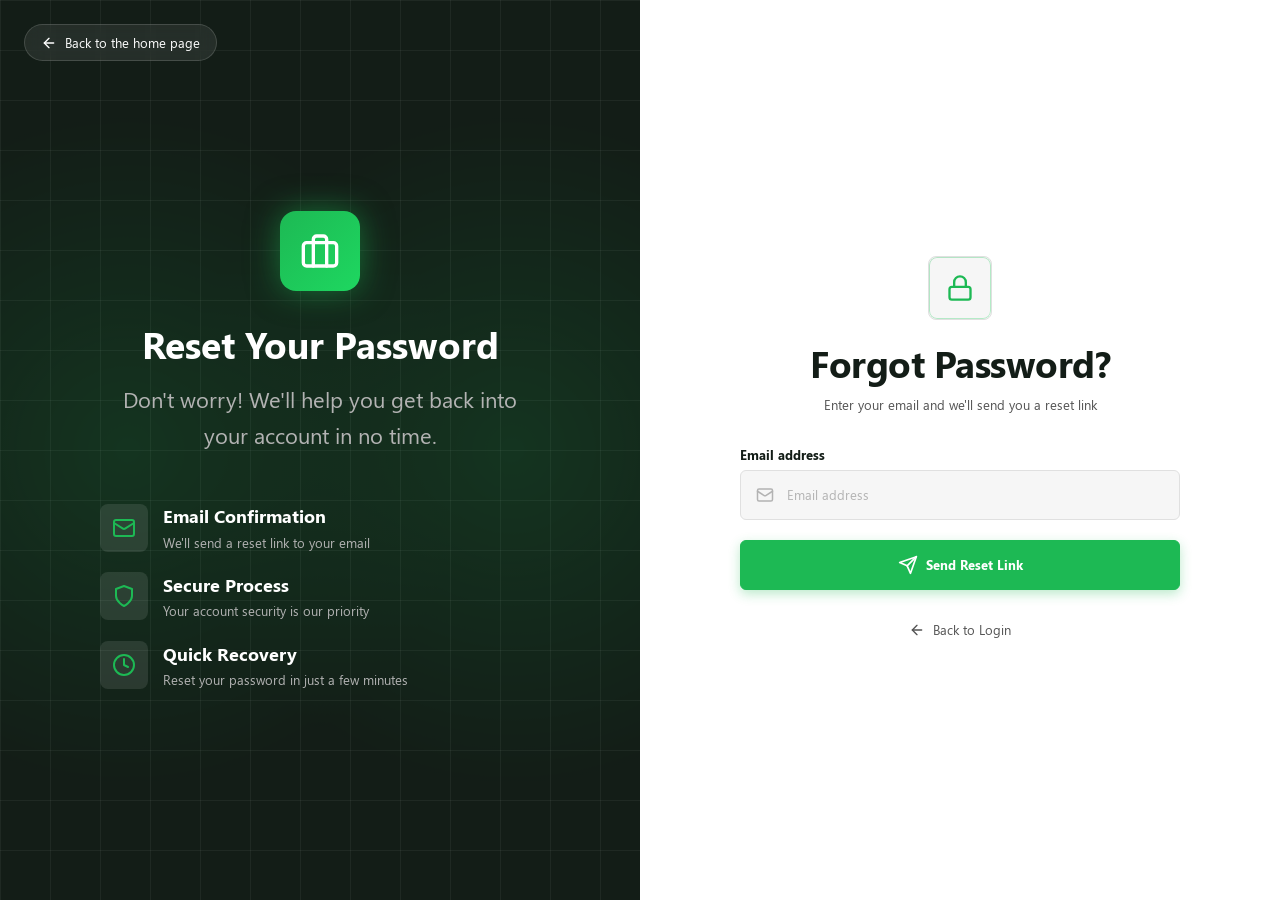
==== commit ef4c5345: "feat(Color Themes): create 6 different color themes for appearence change, make them interactive and" ====
--- a/pages/forgot-password.html
+++ b/pages/forgot-password.html
@@ -2,13 +2,22 @@
 <html lang="en">
   <head>
     <meta charset="UTF-8" />
-    <meta name="viewport" content="width=device-width, initial-scale=1.0" />
+    <meta
+      name="viewport"
+      content="width=device-width, initial-scale=1.0" />
     <title>Forgot Password - STech</title>
-    <link rel="stylesheet" href="../styles/main.css" />
+    <script>
+      document.documentElement.setAttribute(
+        "data-theme",
+        localStorage.getItem("colorTheme") || "light"
+      );
+    </script>
     <link
       rel="stylesheet"
-      href="../styles/pages/forgot-password/forgot-password.css"
-    />
+      href="../styles/main.css" />
+    <link
+      rel="stylesheet"
+      href="../styles/pages/forgot-password/forgot-password.css" />
   </head>
   <body>
     <main class="forgot-password-page">
@@ -16,8 +25,7 @@
         <a
           href="../index.html"
           class="back-home-link"
-          aria-label="Back to the home page"
-        >
+          aria-label="Back to the home page">
           <svg
             viewBox="0 0 24 24"
             width="16"
@@ -27,18 +35,26 @@
             stroke-width="2"
             stroke-linecap="round"
             stroke-linejoin="round"
-            aria-hidden="true"
-          >
-            <line x1="19" y1="12" x2="5" y2="12"></line>
+            aria-hidden="true">
+            <line
+              x1="19"
+              y1="12"
+              x2="5"
+              y2="12"></line>
             <polyline points="12 19 5 12 12 5"></polyline>
           </svg>
           <span>Back to the home page</span>
         </a>
 
-        <section class="banner-section" aria-label="Brand introduction">
+        <section
+          class="banner-section"
+          aria-label="Brand introduction">
           <div class="section-container banner-container">
             <div class="banner-content">
-              <a href="../index.html" class="logo" aria-label="STech Home">
+              <a
+                href="../index.html"
+                class="logo"
+                aria-label="STech Home">
                 <svg
                   viewBox="0 0 24 24"
                   width="40"
@@ -48,19 +64,29 @@
                   stroke-width="2"
                   stroke-linecap="round"
                   stroke-linejoin="round"
-                  aria-hidden="true"
-                >
-                  <rect x="2" y="7" width="20" height="14" rx="2" ry="2"></rect>
+                  aria-hidden="true">
+                  <rect
+                    x="2"
+                    y="7"
+                    width="20"
+                    height="14"
+                    rx="2"
+                    ry="2"></rect>
                   <path d="M16 21V5a2 2 0 0 0-2-2h-4a2 2 0 0 0-2 2v16"></path>
                 </svg>
               </a>
               <h1 class="banner-title">Reset Your Password</h1>
               <p class="banner-description">
-                Don't worry! We'll help you get back into your account in no time.
+                Don't worry! We'll help you get back into your account in no
+                time.
               </p>
-              <div class="features" aria-label="Password reset features">
+              <div
+                class="features"
+                aria-label="Password reset features">
                 <div class="feature-item">
-                  <div class="feature-icon" aria-hidden="true">
+                  <div
+                    class="feature-icon"
+                    aria-hidden="true">
                     <svg
                       viewBox="0 0 24 24"
                       width="24"
@@ -69,12 +95,15 @@
                       stroke="currentColor"
                       stroke-width="2"
                       stroke-linecap="round"
-                      stroke-linejoin="round"
-                    >
-                      <rect x="2" y="4" width="20" height="16" rx="2"></rect>
+                      stroke-linejoin="round">
+                      <rect
+                        x="2"
+                        y="4"
+                        width="20"
+                        height="16"
+                        rx="2"></rect>
                       <path
-                        d="m22 7-8.97 5.7a1.94 1.94 0 0 1-2.06 0L2 7"
-                      ></path>
+                        d="m22 7-8.97 5.7a1.94 1.94 0 0 1-2.06 0L2 7"></path>
                     </svg>
                   </div>
                   <div class="feature-text">
@@ -84,7 +113,9 @@
                 </div>
 
                 <div class="feature-item">
-                  <div class="feature-icon" aria-hidden="true">
+                  <div
+                    class="feature-icon"
+                    aria-hidden="true">
                     <svg
                       viewBox="0 0 24 24"
                       width="24"
@@ -93,11 +124,9 @@
                       stroke="currentColor"
                       stroke-width="2"
                       stroke-linecap="round"
-                      stroke-linejoin="round"
-                    >
+                      stroke-linejoin="round">
                       <path
-                        d="M12 22s8-4 8-10V5l-8-3-8 3v7c0 6 8 10 8 10z"
-                      ></path>
+                        d="M12 22s8-4 8-10V5l-8-3-8 3v7c0 6 8 10 8 10z"></path>
                     </svg>
                   </div>
                   <div class="feature-text">
@@ -107,7 +136,9 @@
                 </div>
 
                 <div class="feature-item">
-                  <div class="feature-icon" aria-hidden="true">
+                  <div
+                    class="feature-icon"
+                    aria-hidden="true">
                     <svg
                       viewBox="0 0 24 24"
                       width="24"
@@ -116,9 +147,11 @@
                       stroke="currentColor"
                       stroke-width="2"
                       stroke-linecap="round"
-                      stroke-linejoin="round"
-                    >
-                      <circle cx="12" cy="12" r="10"></circle>
+                      stroke-linejoin="round">
+                      <circle
+                        cx="12"
+                        cy="12"
+                        r="10"></circle>
                       <polyline points="12 6 12 12 16 14"></polyline>
                     </svg>
                   </div>
@@ -132,11 +165,15 @@
           </div>
         </section>
 
-        <section class="form-section" aria-label="Forgot password form">
+        <section
+          class="form-section"
+          aria-label="Forgot password form">
           <div class="section-container form-container">
             <div class="forgot-password-card">
               <header class="header-section">
-                <div class="icon-wrapper" aria-hidden="true">
+                <div
+                  class="icon-wrapper"
+                  aria-hidden="true">
                   <svg
                     viewBox="0 0 24 24"
                     width="28"
@@ -145,16 +182,14 @@
                     stroke="currentColor"
                     stroke-width="2"
                     stroke-linecap="round"
-                    stroke-linejoin="round"
-                  >
+                    stroke-linejoin="round">
                     <rect
                       x="3"
                       y="11"
                       width="18"
                       height="11"
                       rx="2"
-                      ry="2"
-                    ></rect>
+                      ry="2"></rect>
                     <path d="M7 11V7a5 5 0 0 1 10 0v4"></path>
                   </svg>
                 </div>
@@ -164,13 +199,17 @@
                 </p>
               </header>
 
-              <form class="forgot-password-form" action="#" method="POST">
+              <form class="forgot-password-form">
                 <div class="form-group">
-                  <label class="form-label" for="forgot-email"
+                  <label
+                    class="form-label"
+                    for="forgot-email"
                     >Email address</label
                   >
                   <div class="input-wrapper">
-                    <span class="input-icon" aria-hidden="true">
+                    <span
+                      class="input-icon"
+                      aria-hidden="true">
                       <svg
                         viewBox="0 0 24 24"
                         width="18"
@@ -179,27 +218,31 @@
                         stroke="currentColor"
                         stroke-width="2"
                         stroke-linecap="round"
-                        stroke-linejoin="round"
-                      >
-                        <rect x="2" y="4" width="20" height="16" rx="2"></rect>
+                        stroke-linejoin="round">
+                        <rect
+                          x="2"
+                          y="4"
+                          width="20"
+                          height="16"
+                          rx="2"></rect>
                         <path
-                          d="m22 7-8.97 5.7a1.94 1.94 0 0 1-2.06 0L2 7"
-                        ></path>
+                          d="m22 7-8.97 5.7a1.94 1.94 0 0 1-2.06 0L2 7"></path>
                       </svg>
                     </span>
                     <input
                       type="email"
-                      id="forgot-email"
+                      id="email"
                       name="email"
                       class="form-input input-with-icon"
                       placeholder="Email address"
                       autocomplete="email"
-                      required
-                    />
-                  </div>
-                </div>
-
-                <button type="submit" class="submit-button">
+                      required />
+                  </div>
+                </div>
+
+                <button
+                  type="submit"
+                  class="submit-button">
                   <span class="button-content">
                     <svg
                       viewBox="0 0 24 24"
@@ -210,9 +253,12 @@
                       stroke-width="2"
                       stroke-linecap="round"
                       stroke-linejoin="round"
-                      aria-hidden="true"
-                    >
-                      <line x1="22" y1="2" x2="11" y2="13"></line>
+                      aria-hidden="true">
+                      <line
+                        x1="22"
+                        y1="2"
+                        x2="11"
+                        y2="13"></line>
                       <polygon points="22 2 15 22 11 13 2 9 22 2"></polygon>
                     </svg>
                     <span>Send Reset Link</span>
@@ -220,7 +266,9 @@
                 </button>
 
                 <div class="footer-text">
-                  <a href="./login.html" class="back-link">
+                  <a
+                    href="./login.html"
+                    class="back-link">
                     <svg
                       viewBox="0 0 24 24"
                       width="16"
@@ -230,9 +278,12 @@
                       stroke-width="2"
                       stroke-linecap="round"
                       stroke-linejoin="round"
-                      aria-hidden="true"
-                    >
-                      <line x1="19" y1="12" x2="5" y2="12"></line>
+                      aria-hidden="true">
+                      <line
+                        x1="19"
+                        y1="12"
+                        x2="5"
+                        y2="12"></line>
                       <polyline points="12 19 5 12 12 5"></polyline>
                     </svg>
                     <span>Back to Login</span>
@@ -244,5 +295,8 @@
         </section>
       </div>
     </main>
+    <script
+      type="module"
+      src="../scripts/paged/auth/forgetPassword.js"></script>
   </body>
 </html>
--- a/styles/main.css
+++ b/styles/main.css
@@ -1,3 +1,106 @@
+:root,
+html[data-theme=light] {
+  --bg-clr: #ffffff;
+  --card-bg-clr: #ffffff;
+  --optional-clr: #f6f6f6;
+  --secondary-clr: #131d17;
+  --primary-clr: #ffffff;
+  --accent-clr: #1db954;
+  --faded-accent-clr: rgba(29, 185, 84, 0.1);
+  --primary-border-clr: #e0e0e0;
+  --primary-font-clr: #000000;
+  --secondary-font-clr: #ffffff;
+  --faded-font-clr: #b3b3b3;
+  --optional-font-clr: #535353;
+  --banner-bg: #131d17;
+  --shadow-elevation: 0 4px 12px rgba(0, 0, 0, 0.08);
+}
+
+html[data-theme=dark] {
+  --bg-clr: #121212;
+  --card-bg-clr: #1e1e1e;
+  --optional-clr: #252525;
+  --secondary-clr: #f1f1f1;
+  --primary-clr: #1e1e1e;
+  --accent-clr: #1db954;
+  --faded-accent-clr: rgba(29, 185, 84, 0.18);
+  --primary-border-clr: #2f2f2f;
+  --primary-font-clr: #ffffff;
+  --secondary-font-clr: #ffffff;
+  --faded-font-clr: #888888;
+  --optional-font-clr: #a0a0a0;
+  --banner-bg: #121212;
+  --shadow-elevation: 0 4px 14px rgba(0, 0, 0, 0.4);
+}
+
+html[data-theme=ocean] {
+  --bg-clr: #0a1128;
+  --card-bg-clr: #101f42;
+  --optional-clr: #1c2d5a;
+  --secondary-clr: #ffffff;
+  --primary-clr: #101f42;
+  --accent-clr: #0077b6;
+  --faded-accent-clr: rgba(0, 119, 182, 0.2);
+  --primary-border-clr: #1e3567;
+  --primary-font-clr: #e0e1dd;
+  --secondary-font-clr: #ffffff;
+  --faded-font-clr: #778da9;
+  --optional-font-clr: #a0b2c6;
+  --banner-bg: #0a1128;
+  --shadow-elevation: 0 4px 14px rgba(0, 0, 0, 0.4);
+}
+
+html[data-theme=cyberpunk] {
+  --bg-clr: #0d0a1a;
+  --card-bg-clr: #18122b;
+  --optional-clr: #251b45;
+  --secondary-clr: #ffffff;
+  --primary-clr: #18122b;
+  --accent-clr: #a855f7;
+  --faded-accent-clr: rgba(168, 85, 247, 0.2);
+  --primary-border-clr: #39286d;
+  --primary-font-clr: #f3e8ff;
+  --secondary-font-clr: #ffffff;
+  --faded-font-clr: #9381b8;
+  --optional-font-clr: #c4b5fd;
+  --banner-bg: #0d0a1a;
+  --shadow-elevation: 0 4px 16px rgba(168, 85, 247, 0.18);
+}
+
+html[data-theme=sunset] {
+  --bg-clr: #181615;
+  --card-bg-clr: #24211e;
+  --optional-clr: #332d29;
+  --secondary-clr: #ffffff;
+  --primary-clr: #24211e;
+  --accent-clr: #f97316;
+  --faded-accent-clr: rgba(249, 115, 22, 0.18);
+  --primary-border-clr: #443c36;
+  --primary-font-clr: #fafaf9;
+  --secondary-font-clr: #ffffff;
+  --faded-font-clr: #a8a29e;
+  --optional-font-clr: #d6d3d1;
+  --banner-bg: #181615;
+  --shadow-elevation: 0 4px 14px rgba(0, 0, 0, 0.45);
+}
+
+html[data-theme=cherry-blossom] {
+  --bg-clr: #1e1f29;
+  --card-bg-clr: #282a36;
+  --optional-clr: #383a59;
+  --secondary-clr: #f8f8f2;
+  --primary-clr: #282a36;
+  --accent-clr: #ff79c6;
+  --faded-accent-clr: rgba(255, 121, 198, 0.2);
+  --primary-border-clr: #44475a;
+  --primary-font-clr: #f8f8f2;
+  --secondary-font-clr: #ffffff;
+  --faded-font-clr: #6272a4;
+  --optional-font-clr: #bd93f9;
+  --banner-bg: #1e1f29;
+  --shadow-elevation: 0 4px 14px rgba(0, 0, 0, 0.35);
+}
+
 /* 1. Use a more-intuitive box-sizing model */
 *,
 *::before,
@@ -76,6 +179,21 @@
 
 html {
   scroll-behavior: smooth;
+  background-color: var(--bg-clr);
+  color: var(--primary-font-clr);
+}
+
+body {
+  color: var(--primary-font-clr);
+}
+
+h1,
+h2,
+h3,
+h4,
+h5,
+h6 {
+  color: var(--primary-font-clr);
 }
 
 a {
@@ -155,26 +273,26 @@
 }
 
 .btn--primary {
-  color: #ffffff;
-  background-color: #1db954;
+  color: var(--secondary-font-clr);
+  background-color: var(--accent-clr);
 }
 
 .btn--primary:hover,
 .btn--primary:focus-visible {
-  background-color: #1db954;
-  border-color: #1db954;
+  background-color: var(--accent-clr);
+  border-color: var(--accent-clr);
 }
 
 .btn--outline {
-  color: #ffffff;
+  color: var(--secondary-font-clr);
   background-color: transparent;
-  border-color: rgba(255, 255, 255, 0.34);
+  border-color: rgba(var(--secondary-font-clr), 0.34);
 }
 
 .btn--outline:hover,
 .btn--outline:focus-visible {
-  border-color: #ffffff;
-  background-color: rgba(255, 255, 255, 0.06);
+  border-color: var(--secondary-font-clr);
+  background-color: rgba(var(--secondary-font-clr), 0.06);
 }
 
 .product-card {
@@ -183,10 +301,10 @@
   justify-content: center;
   align-items: flex-start;
   gap: 0px;
-  background-color: #ffffff;
+  background-color: var(--primary-clr);
   border-radius: 16px;
   overflow: hidden;
-  border: 1px solid #e0e0e0;
+  border: 1px solid var(--primary-border-clr);
   transition-duration: 0.25s;
 }
 .product-card .card-image {
@@ -202,18 +320,30 @@
   transition: all 0.5s ease;
 }
 .product-card .card-image .card-badges {
+  display: flex;
+  flex-direction: column;
+  justify-content: flex-start;
+  align-items: flex-start;
+  gap: 5px;
   position: absolute;
   left: 5%;
   top: 5%;
-}
-.product-card .card-image .card-badges .new-badge {
-  color: white;
+  z-index: 2;
+}
+.product-card .card-image .card-badges .new-badge,
+.product-card .card-image .card-badges .out-of-stock-badge {
+  color: var(--secondary-font-clr);
   font-size: clamp(0.6rem, 1.1vw + 0.15rem, 0.7rem);
-  background-color: #1db954;
   padding: min(3px, 0.8vw) min(10px, 2vw);
   border-radius: 6px;
   font-weight: 500;
   letter-spacing: -5%;
+}
+.product-card .card-image .card-badges .new-badge {
+  background-color: var(--accent-clr);
+}
+.product-card .card-image .card-badges .out-of-stock-badge {
+  background-color: #f44336;
 }
 .product-card .card-image .quick-actions {
   display: flex;
@@ -236,12 +366,29 @@
   pointer-events: none;
   cursor: pointer;
   transition-duration: 0.25s;
-  border: 1px solid transparent;
+  border: 1px solid var(--primary-border-clr);
+  background-color: var(--primary-clr);
+  color: var(--primary-font-clr);
 }
 .product-card .card-image .quick-actions .action-btn:hover {
-  border: 1px solid #1db954;
-  color: #1db954;
+  border: 1px solid var(--accent-clr);
+  color: var(--accent-clr);
   scale: 1.08;
+}
+.product-card .card-image .quick-actions .action-btn.favorite-btn.active {
+  color: #f44336;
+  border-color: #f44336;
+}
+.product-card .card-image .quick-actions .action-btn.favorite-btn.active svg {
+  fill: currentColor;
+}
+.product-card .card-image .quick-actions .action-btn.favorite-btn.active:hover {
+  background-color: #f44336;
+  border-color: #f44336;
+  color: var(--secondary-font-clr);
+}
+.product-card .card-image .quick-actions .action-btn.favorite-btn.active:hover svg {
+  fill: currentColor;
 }
 .product-card .card-content {
   display: flex;
@@ -260,7 +407,7 @@
   gap: 10px;
 }
 .product-card .card-content .card-meta .category {
-  color: #1db954;
+  color: var(--accent-clr);
   font-size: clamp(0.6rem, 1.1vw + 0.15rem, 0.7rem);
 }
 .product-card .card-content .card-meta .brand {
@@ -270,15 +417,17 @@
   align-items: center;
   gap: 10px;
   font-size: clamp(0.6rem, 1.1vw + 0.15rem, 0.7rem);
+  color: var(--optional-font-clr);
 }
 .product-card .card-content .card-meta .brand::before {
   content: "";
   width: 3px;
   height: 3px;
-  background-color: grey;
+  background-color: var(--faded-font-clr);
   border-radius: 50%;
 }
 .product-card .card-content .card-title {
+  color: var(--primary-font-clr);
   font-size: clamp(0.7rem, 1.2vw + 0.2rem, 0.8rem);
 }
 .product-card .card-content .card-rating {
@@ -298,10 +447,12 @@
 }
 .product-card .card-content .card-rating .rating-value {
   font-size: clamp(0.6rem, 1.1vw + 0.15rem, 0.7rem);
+  color: var(--optional-font-clr);
 }
 .product-card .card-content .card-price {
   font-weight: 700;
   font-size: clamp(0.7rem, 1.2vw + 0.2rem, 0.8rem);
+  color: var(--primary-font-clr);
 }
 .product-card .card-footer {
   width: 100%;
@@ -318,18 +469,25 @@
   padding: min(10px, 2vw) 0;
   font-weight: 600;
   font-size: clamp(0.6rem, 1.1vw + 0.15rem, 0.7rem);
-  border: 1px solid #e0e0e0;
+  border: 1px solid var(--primary-border-clr);
   border-radius: 8px;
+  background-color: transparent;
+  color: var(--primary-font-clr);
   cursor: pointer;
   transition-duration: 0.25s;
 }
-.product-card .card-footer .add-to-cart:hover {
-  background-color: #1db954;
-  color: white;
+.product-card .card-footer .add-to-cart:hover:not(:disabled) {
+  background-color: var(--accent-clr);
+  color: var(--secondary-font-clr);
+  border-color: var(--accent-clr);
+}
+.product-card .card-footer .add-to-cart:disabled {
+  cursor: not-allowed;
+  color: var(--faded-font-clr);
 }
 .product-card:hover {
   box-shadow: 0 8px 24px rgba(0, 0, 0, 0.12);
-  border-color: #1db954;
+  border-color: var(--accent-clr);
   transform: translateY(-5px);
 }
 .product-card:hover .card-image img {
@@ -347,6 +505,7 @@
 .section-title {
   font-weight: bold;
   font-size: clamp(1rem, 1.5vw + 0.3rem, 1.4rem);
+  color: var(--primary-font-clr);
 }
 
 .splitter {
@@ -356,6 +515,10 @@
   align-items: center;
   gap: 0px;
   font-size: clamp(0.6rem, 1.1vw + 0.15rem, 0.7rem);
+  color: var(--optional-font-clr);
+}
+.splitter p {
+  color: var(--optional-font-clr);
 }
 .splitter .view-all-link {
   display: flex;
@@ -364,7 +527,7 @@
   align-items: center;
   gap: 10px;
   font-size: clamp(0.6rem, 1.1vw + 0.15rem, 0.7rem);
-  color: #1db954;
+  color: var(--accent-clr);
   font-weight: 700;
 }
 
@@ -383,7 +546,8 @@
   pointer-events: none;
 }
 
-.error-popup {
+.error-popup,
+.success-popup {
   pointer-events: auto;
   width: 100%;
   display: flex;
@@ -392,21 +556,19 @@
   align-items: center;
   gap: 12px;
   padding: 12px 16px;
-  background-color: #f44336;
-  color: #ffffff;
+  color: var(--secondary-font-clr);
   border-radius: 6px;
-  box-shadow: 0 8px 24px rgba(244, 67, 54, 0.35);
   font-size: clamp(0.7rem, 1.2vw + 0.2rem, 0.8rem);
   font-weight: 500;
   line-height: 1.4;
   animation: popupSlideDown 0.3s cubic-bezier(0.16, 1, 0.3, 1) forwards;
-  transition: opacity 0.3s ease, transform 0.3s ease;
-}
-.error-popup.fade-out {
-  opacity: 0;
-  transform: translateY(-10px);
-}
-.error-popup .popup-content {
+}
+.error-popup.fade-out,
+.success-popup.fade-out {
+  animation: popupSlideUp 0.3s cubic-bezier(0.16, 1, 0.3, 1) forwards;
+}
+.error-popup .popup-content,
+.success-popup .popup-content {
   display: flex;
   flex-direction: row;
   justify-content: flex-start;
@@ -414,13 +576,15 @@
   gap: 10px;
   flex: 1;
 }
-.error-popup .popup-content svg {
+.error-popup .popup-content svg,
+.success-popup .popup-content svg {
   width: 18px;
   height: 18px;
   flex-shrink: 0;
   stroke: currentColor;
 }
-.error-popup .popup-close {
+.error-popup .popup-close,
+.success-popup .popup-close {
   display: flex;
   flex-direction: row;
   justify-content: center;
@@ -435,8 +599,19 @@
   line-height: 1;
   transition: color 0.15s ease;
 }
-.error-popup .popup-close:hover {
-  color: #ffffff;
+.error-popup .popup-close:hover,
+.success-popup .popup-close:hover {
+  color: var(--secondary-font-clr);
+}
+
+.error-popup {
+  background-color: #f44336;
+  box-shadow: 0 8px 24px rgba(244, 67, 54, 0.35);
+}
+
+.success-popup {
+  background-color: var(--accent-clr);
+  box-shadow: 0 8px 24px rgba(29, 185, 84, 0.35);
 }
 
 @media (max-width: 36rem) {
@@ -444,7 +619,8 @@
     top: 16px;
     width: 95vw;
   }
-  .error-popup {
+  .error-popup,
+  .success-popup {
     padding: 10px 14px;
     font-size: clamp(0.6rem, 1.1vw + 0.15rem, 0.7rem);
   }
@@ -459,9 +635,297 @@
     transform: translateY(0);
   }
 }
+@keyframes popupSlideUp {
+  from {
+    opacity: 1;
+    transform: translateY(0);
+  }
+  to {
+    opacity: 0;
+    transform: translateY(-20px);
+  }
+}
+.chatbot-widget {
+  position: fixed;
+  bottom: 24px;
+  right: 24px;
+  z-index: 999;
+}
+
+.chatbot-trigger {
+  display: flex;
+  flex-direction: row;
+  justify-content: center;
+  align-items: center;
+  gap: 0px;
+  width: 56px;
+  height: 56px;
+  border-radius: 50%;
+  background-color: var(--accent-clr);
+  color: var(--secondary-font-clr);
+  border: none;
+  cursor: pointer;
+  box-shadow: 0 4px 16px rgba(29, 185, 84, 0.4);
+  transition: transform 0.2s ease, box-shadow 0.2s ease, background-color 0.2s ease;
+}
+.chatbot-trigger:hover {
+  transform: scale(1.08);
+  box-shadow: 0 6px 20px rgba(29, 185, 84, 0.5);
+}
+.chatbot-trigger:active {
+  transform: scale(0.95);
+}
+.chatbot-trigger:focus-visible {
+  outline: 2px solid var(--accent-clr);
+  outline-offset: 3px;
+}
+.chatbot-trigger svg {
+  width: 26px;
+  height: 26px;
+  stroke: currentColor;
+  fill: none;
+}
+
+.chatbot-window {
+  display: flex;
+  flex-direction: column;
+  justify-content: space-between;
+  align-items: stretch;
+  gap: 0px;
+  position: fixed;
+  bottom: 92px;
+  right: 24px;
+  width: 360px;
+  height: 480px;
+  max-height: calc(100vh - 120px);
+  background-color: var(--bg-clr);
+  border: 1px solid var(--primary-border-clr);
+  border-radius: 16px;
+  box-shadow: 0 12px 36px rgba(0, 0, 0, 0.15);
+  overflow: hidden;
+  z-index: 999;
+  opacity: 0;
+  visibility: hidden;
+  transform: translateY(16px) scale(0.96);
+  pointer-events: none;
+  transition: opacity 0.25s cubic-bezier(0.16, 1, 0.3, 1), transform 0.25s cubic-bezier(0.16, 1, 0.3, 1), visibility 0.25s cubic-bezier(0.16, 1, 0.3, 1);
+}
+.chatbot-window.open {
+  opacity: 1;
+  visibility: visible;
+  transform: translateY(0) scale(1);
+  pointer-events: auto;
+}
+
+.chatbot-header {
+  display: flex;
+  flex-direction: row;
+  justify-content: space-between;
+  align-items: center;
+  gap: 0px;
+  padding: min(15px, 2.5vw) min(20px, 3vw);
+  background-color: var(--primary-clr);
+  border-bottom: 1px solid var(--primary-border-clr);
+}
+.chatbot-header .chatbot-title-group {
+  display: flex;
+  flex-direction: row;
+  justify-content: flex-start;
+  align-items: center;
+  gap: 8px;
+}
+.chatbot-header .chatbot-title-group .chatbot-status-dot {
+  width: 8px;
+  height: 8px;
+  border-radius: 50%;
+  background-color: var(--accent-clr);
+  box-shadow: 0 0 0 2px rgba(29, 185, 84, 0.2);
+}
+.chatbot-header .chatbot-title-group .chatbot-title {
+  font-size: clamp(0.8rem, 1.3vw + 0.2rem, 1.1rem);
+  font-weight: 700;
+  color: var(--primary-font-clr);
+}
+.chatbot-header .chatbot-close-btn {
+  display: flex;
+  flex-direction: row;
+  justify-content: center;
+  align-items: center;
+  gap: 0px;
+  background: none;
+  border: none;
+  cursor: pointer;
+  color: var(--optional-font-clr);
+  padding: 4px;
+  border-radius: 6px;
+  transition: color 0.15s ease, background-color 0.15s ease;
+}
+.chatbot-header .chatbot-close-btn:hover {
+  color: var(--primary-font-clr);
+  background-color: var(--optional-clr);
+}
+.chatbot-header .chatbot-close-btn:focus-visible {
+  outline: 2px solid var(--accent-clr);
+  outline-offset: 1px;
+}
+.chatbot-header .chatbot-close-btn svg {
+  width: 18px;
+  height: 18px;
+  stroke: currentColor;
+  fill: none;
+}
+
+.chatbot-messages {
+  display: flex;
+  flex-direction: column;
+  justify-content: flex-start;
+  align-items: stretch;
+  gap: 12px;
+  flex: 1;
+  padding: min(20px, 3vw);
+  overflow-y: auto;
+  background-color: var(--bg-clr);
+}
+.chatbot-messages .chat-message {
+  display: flex;
+  flex-direction: column;
+  justify-content: flex-start;
+  align-items: flex-start;
+  gap: 4px;
+  max-width: 84%;
+}
+.chatbot-messages .chat-message .chat-bubble {
+  padding: 10px 14px;
+  border-radius: 8px;
+  font-size: clamp(0.7rem, 1.2vw + 0.2rem, 0.8rem);
+  line-height: 1.5;
+  word-break: break-word;
+}
+.chatbot-messages .chat-message .chat-bubble p {
+  margin: 0 0 6px 0;
+}
+.chatbot-messages .chat-message .chat-bubble p:last-child {
+  margin-bottom: 0;
+}
+.chatbot-messages .chat-message .chat-bubble ul,
+.chatbot-messages .chat-message .chat-bubble ol {
+  margin: 4px 0 6px 0;
+  padding-left: 18px;
+}
+.chatbot-messages .chat-message .chat-bubble ul:last-child,
+.chatbot-messages .chat-message .chat-bubble ol:last-child {
+  margin-bottom: 0;
+}
+.chatbot-messages .chat-message .chat-bubble li {
+  margin-bottom: 4px;
+  line-height: 1.4;
+}
+.chatbot-messages .chat-message .chat-bubble li:last-child {
+  margin-bottom: 0;
+}
+.chatbot-messages .chat-message .chat-bubble strong {
+  font-weight: 700;
+}
+.chatbot-messages .chat-message .chat-time {
+  font-size: clamp(0.6rem, 1.1vw + 0.15rem, 0.7rem);
+  color: var(--faded-font-clr);
+}
+.chatbot-messages .chat-message.model-message {
+  align-self: flex-start;
+}
+.chatbot-messages .chat-message.model-message .chat-bubble {
+  background-color: var(--optional-clr);
+  color: var(--primary-font-clr);
+  border-bottom-left-radius: 2px;
+}
+.chatbot-messages .chat-message.user-message {
+  align-self: flex-end;
+  align-items: flex-end;
+}
+.chatbot-messages .chat-message.user-message .chat-bubble {
+  background-color: var(--accent-clr);
+  color: var(--secondary-font-clr);
+  border-bottom-right-radius: 2px;
+}
+
+.chatbot-footer {
+  padding: min(15px, 2.5vw) min(20px, 3vw);
+  border-top: 1px solid var(--primary-border-clr);
+  background-color: var(--primary-clr);
+}
+.chatbot-footer .chatbot-input-form {
+  display: flex;
+  flex-direction: row;
+  justify-content: space-between;
+  align-items: center;
+  gap: 8px;
+  width: 100%;
+}
+.chatbot-footer .chatbot-input-form .chatbot-input {
+  flex: 1;
+  padding: 10px 14px;
+  border: 1px solid var(--primary-border-clr);
+  border-radius: 6px;
+  font-size: clamp(0.7rem, 1.2vw + 0.2rem, 0.8rem);
+  background-color: var(--optional-clr);
+  color: var(--primary-font-clr);
+  transition: border-color 0.2s ease, background-color 0.2s ease;
+}
+.chatbot-footer .chatbot-input-form .chatbot-input:focus {
+  outline: none;
+  border-color: var(--accent-clr);
+  background-color: var(--bg-clr);
+}
+.chatbot-footer .chatbot-input-form .chatbot-input::placeholder {
+  color: var(--faded-font-clr);
+}
+.chatbot-footer .chatbot-input-form .chatbot-send-btn {
+  display: flex;
+  flex-direction: row;
+  justify-content: center;
+  align-items: center;
+  gap: 0px;
+  width: 38px;
+  height: 38px;
+  border-radius: 6px;
+  border: none;
+  background-color: var(--accent-clr);
+  color: var(--secondary-font-clr);
+  cursor: pointer;
+  transition: transform 0.15s ease, background-color 0.15s ease;
+}
+.chatbot-footer .chatbot-input-form .chatbot-send-btn:hover {
+  transform: scale(1.05);
+}
+.chatbot-footer .chatbot-input-form .chatbot-send-btn:active {
+  transform: scale(0.95);
+}
+.chatbot-footer .chatbot-input-form .chatbot-send-btn:focus-visible {
+  outline: 2px solid var(--accent-clr);
+  outline-offset: 1px;
+}
+.chatbot-footer .chatbot-input-form .chatbot-send-btn svg {
+  width: 16px;
+  height: 16px;
+  stroke: currentColor;
+  fill: none;
+}
+
+@media (max-width: 36rem) {
+  .chatbot-widget {
+    bottom: 16px;
+    right: 16px;
+  }
+  .chatbot-window {
+    right: 12px;
+    bottom: 84px;
+    width: calc(100vw - 24px);
+    height: min(480px, 100vh - 100px);
+  }
+}
 .footer-default {
-  background: #131d17;
-  color: #1db954;
+  background-color: var(--bg-clr);
+  color: var(--accent-clr);
   margin-top: auto;
   height: 56px;
   display: flex;
@@ -476,8 +940,8 @@
   right: 0;
   z-index: 1000;
   height: 70px;
-  background-color: #ffffff;
-  border-bottom: 1px solid #e0e0e0;
+  background-color: var(--bg-clr);
+  border-bottom: 1px solid var(--primary-border-clr);
   transition: background-color 0.2s ease, box-shadow 0.2s ease;
 }
 .header.scrolled {
@@ -507,7 +971,7 @@
   gap: 8px;
   font-weight: 700;
   font-size: clamp(1rem, 1.5vw + 0.3rem, 1.4rem);
-  color: #131d17;
+  color: var(--secondary-clr);
   flex-shrink: 0;
 }
 .brand-link .brand-icon {
@@ -518,9 +982,9 @@
   gap: 0px;
   width: 38px;
   height: 38px;
-  background-color: #1db954;
+  background-color: var(--accent-clr);
   border-radius: 8px;
-  color: #ffffff;
+  color: var(--secondary-font-clr);
 }
 .brand-link .brand-icon svg {
   width: 22px;
@@ -532,7 +996,7 @@
   fill: none;
 }
 .brand-link .brand-name {
-  color: #131d17;
+  color: var(--secondary-clr);
   font-weight: 700;
   letter-spacing: -0.5px;
 }
@@ -555,15 +1019,15 @@
   border-radius: 6px;
   font-size: clamp(0.7rem, 1.2vw + 0.2rem, 0.8rem);
   font-weight: 500;
-  color: #535353;
+  color: var(--optional-font-clr);
   background: transparent;
   border: none;
   cursor: pointer;
   transition: color 0.16s ease, background-color 0.16s ease;
 }
 .nav-link:hover, .nav-link.active {
-  color: #1db954;
-  background-color: rgba(29, 185, 84, 0.1019607843);
+  color: var(--accent-clr);
+  background-color: var(--faded-accent-clr);
 }
 .nav-link .dropdown-chevron {
   width: 14px;
@@ -593,8 +1057,8 @@
   top: calc(100% + 8px);
   left: 0;
   min-width: 220px;
-  background-color: #ffffff;
-  border: 1px solid #e0e0e0;
+  background-color: var(--bg-clr);
+  border: 1px solid var(--primary-border-clr);
   border-radius: 8px;
   box-shadow: 0 8px 24px rgba(0, 0, 0, 0.12);
   padding: min(10px, 2vw);
@@ -610,18 +1074,18 @@
   padding: min(5px, 1vw) min(10px, 2vw);
   border-radius: 6px;
   font-size: clamp(0.7rem, 1.2vw + 0.2rem, 0.8rem);
-  color: #131d17;
+  color: var(--secondary-clr);
   transition: background-color 0.16s ease, color 0.16s ease;
   cursor: pointer;
 }
 .dropdown-item:hover {
-  background-color: #f6f6f6;
-  color: #1db954;
+  background-color: var(--optional-clr);
+  color: var(--accent-clr);
 }
 .dropdown-item .item-count {
   font-size: clamp(0.6rem, 1.1vw + 0.15rem, 0.7rem);
-  color: #b3b3b3;
-  background-color: #f6f6f6;
+  color: var(--faded-font-clr);
+  background-color: var(--optional-clr);
   padding: 2px 8px;
   border-radius: 999px;
 }
@@ -629,7 +1093,7 @@
 .dropdown-empty {
   padding: min(10px, 2vw) min(15px, 2.5vw);
   font-size: clamp(0.7rem, 1.2vw + 0.2rem, 0.8rem);
-  color: #b3b3b3;
+  color: var(--faded-font-clr);
   text-align: center;
 }
 
@@ -639,8 +1103,8 @@
   justify-content: flex-start;
   align-items: center;
   gap: 8px;
-  background-color: #f6f6f6;
-  border: 1px solid #e0e0e0;
+  background-color: var(--optional-clr);
+  border: 1px solid var(--primary-border-clr);
   border-radius: 999px;
   padding: 0 min(15px, 2.5vw);
   height: 40px;
@@ -648,16 +1112,16 @@
   transition: border-color 0.16s ease, box-shadow 0.16s ease, background-color 0.16s ease;
 }
 .header-search-bar:focus-within {
-  border-color: #1db954;
-  background-color: #ffffff;
-  box-shadow: 0 0 0 3px rgba(29, 185, 84, 0.1019607843);
+  border-color: var(--accent-clr);
+  background-color: var(--bg-clr);
+  box-shadow: 0 0 0 3px var(--faded-accent-clr);
 }
 .header-search-bar .search-toggle {
   display: none;
   background: none;
   border: none;
   cursor: pointer;
-  color: #535353;
+  color: var(--optional-font-clr);
   padding: 0;
 }
 .header-search-bar .header-search-input {
@@ -666,10 +1130,10 @@
   background: transparent;
   outline: none;
   font-size: clamp(0.7rem, 1.2vw + 0.2rem, 0.8rem);
-  color: #000000;
+  color: var(--primary-font-clr);
 }
 .header-search-bar .header-search-input::placeholder {
-  color: #b3b3b3;
+  color: var(--faded-font-clr);
 }
 .header-search-bar .clear-search {
   display: flex;
@@ -680,11 +1144,11 @@
   background: none;
   border: none;
   cursor: pointer;
-  color: #b3b3b3;
+  color: var(--faded-font-clr);
   padding: 0;
 }
 .header-search-bar .clear-search:hover {
-  color: #000000;
+  color: var(--primary-font-clr);
 }
 
 .nav-actions {
@@ -695,8 +1159,8 @@
   gap: 8px;
 }
 .nav-actions .sign-in-btn {
-  background-color: #1db954;
-  color: #ffffff;
+  background-color: var(--accent-clr);
+  color: var(--secondary-font-clr);
   border: none;
   border-radius: 100px;
   padding: min(10px, 2vw) min(20px, 3vw);
@@ -718,16 +1182,16 @@
   width: 40px;
   height: 40px;
   border-radius: 50%;
-  border: 1px solid #e0e0e0;
-  background-color: #ffffff;
-  color: #131d17;
+  border: 1px solid var(--primary-border-clr);
+  background-color: var(--bg-clr);
+  color: var(--secondary-clr);
   cursor: pointer;
   transition: border-color 0.16s ease, color 0.16s ease, background-color 0.16s ease;
 }
 .nav-actions .action-btn:hover {
-  border-color: #1db954;
-  color: #1db954;
-  background-color: rgba(29, 185, 84, 0.1019607843);
+  border-color: var(--accent-clr);
+  color: var(--accent-clr);
+  background-color: var(--faded-accent-clr);
 }
 .nav-actions .action-btn svg {
   width: 18px;
@@ -751,8 +1215,8 @@
   height: 18px;
   padding: 0 4px;
   border-radius: 999px;
-  background-color: #1db954;
-  color: #ffffff;
+  background-color: var(--accent-clr);
+  color: var(--secondary-font-clr);
   font-size: 11px;
   font-weight: 700;
 }
@@ -765,10 +1229,16 @@
   width: 36px;
   height: 36px;
   border-radius: 50%;
-  background-color: #1db954;
-  color: #ffffff;
+  background-color: var(--accent-clr);
+  color: var(--secondary-font-clr);
   font-size: clamp(0.6rem, 1.1vw + 0.15rem, 0.7rem);
   font-weight: 700;
+  object-fit: cover;
+  cursor: pointer;
+  transition-duration: 0.2s;
+}
+.nav-actions .user-btn .user-avatar:hover {
+  opacity: 0.8;
 }
 .nav-actions .mobile-menu-btn {
   display: flex;
@@ -782,7 +1252,7 @@
   border: none;
   background: transparent;
   cursor: pointer;
-  color: #131d17;
+  color: var(--secondary-clr);
 }
 .nav-actions .mobile-menu-btn svg {
   width: 24px;
@@ -832,7 +1302,7 @@
     width: 100%;
     border-radius: 0;
     border-inline: none;
-    background-color: #ffffff;
+    background-color: var(--bg-clr);
     box-shadow: 0 4px 12px rgba(0, 0, 0, 0.06);
     transform: translateY(-100%);
     opacity: 0;
@@ -863,9 +1333,9 @@
   top: 70px;
   right: 0;
   bottom: 0;
-  width: 280px;
-  background-color: #ffffff;
-  border-left: 1px solid #e0e0e0;
+  width: min(85vw, 280px);
+  background-color: var(--bg-clr);
+  border-left: 1px solid var(--primary-border-clr);
   padding: min(20px, 3vw);
   overflow-y: auto;
   z-index: 1050;
@@ -887,19 +1357,19 @@
   border-radius: 6px;
   font-size: clamp(0.8rem, 1.3vw + 0.2rem, 1.1rem);
   font-weight: 600;
-  color: #131d17;
+  color: var(--secondary-clr);
   transition: color 0.16s ease, background-color 0.16s ease;
 }
 .mobile-menu .mobile-nav-link:hover, .mobile-menu .mobile-nav-link.active {
-  color: #1db954;
-  background-color: rgba(29, 185, 84, 0.1019607843);
+  color: var(--accent-clr);
+  background-color: var(--faded-accent-clr);
 }
 .mobile-menu .mobile-nav-label {
   padding: min(15px, 2.5vw) min(15px, 2.5vw) min(5px, 1vw);
   font-size: clamp(0.6rem, 1.1vw + 0.15rem, 0.7rem);
   font-weight: 700;
   text-transform: uppercase;
-  color: #b3b3b3;
+  color: var(--faded-font-clr);
   letter-spacing: 0.5px;
 }
 .mobile-menu .mobile-categories {
@@ -920,19 +1390,58 @@
   padding: min(5px, 1vw) min(15px, 2.5vw);
   border-radius: 6px;
   font-size: clamp(0.7rem, 1.2vw + 0.2rem, 0.8rem);
-  color: #535353;
+  color: var(--optional-font-clr);
   transition: color 0.16s ease, background-color 0.16s ease;
 }
 .mobile-menu .mobile-categories .mobile-category-link:hover {
-  color: #1db954;
-  background-color: #f6f6f6;
+  color: var(--accent-clr);
+  background-color: var(--optional-clr);
 }
 .mobile-menu .mobile-categories .mobile-category-link .item-count {
   font-size: clamp(0.6rem, 1.1vw + 0.15rem, 0.7rem);
-  color: #b3b3b3;
-  background-color: #f6f6f6;
+  color: var(--faded-font-clr);
+  background-color: var(--optional-clr);
   padding: 2px 6px;
   border-radius: 999px;
+}
+.mobile-menu .mobile-user-actions {
+  display: flex;
+  flex-direction: column;
+  justify-content: flex-start;
+  align-items: stretch;
+  gap: 4px;
+  margin-top: min(10px, 2vw);
+  padding-top: min(10px, 2vw);
+  border-top: 1px solid var(--primary-border-clr);
+}
+.mobile-menu .mobile-user-actions .mobile-action-btn {
+  display: flex;
+  flex-direction: row;
+  justify-content: flex-start;
+  align-items: center;
+  gap: 10px;
+  width: 100%;
+  padding: min(10px, 2vw) min(15px, 2.5vw);
+  background: none;
+  border: none;
+  border-radius: 6px;
+  font-size: clamp(0.8rem, 1.3vw + 0.2rem, 1.1rem);
+  font-weight: 600;
+  color: var(--secondary-clr);
+  cursor: pointer;
+  text-align: left;
+  transition: color 0.16s ease, background-color 0.16s ease;
+}
+.mobile-menu .mobile-user-actions .mobile-action-btn svg {
+  flex-shrink: 0;
+}
+.mobile-menu .mobile-user-actions .mobile-action-btn:hover {
+  color: var(--accent-clr);
+  background-color: var(--faded-accent-clr);
+}
+.mobile-menu .mobile-user-actions .mobile-action-btn.sidebar-logout-btn:hover {
+  color: #f44336;
+  background-color: rgba(244, 67, 54, 0.08);
 }
 
 .mobile-overlay {
@@ -955,4 +1464,4 @@
   .mobile-overlay {
     display: none;
   }
-}/*# sourceMappingURL=main.css.map */+}
--- a/styles/pages/forgot-password/forgot-password.css
+++ b/styles/pages/forgot-password/forgot-password.css
@@ -8,14 +8,14 @@
   overflow: hidden;
   height: 100%;
   min-height: 100vh;
-  background-color: #131d17;
+  background-color: var(--banner-bg, #131d17);
   padding: min(100px, 8vw);
 }
 .banner-section::before {
   content: "";
   position: absolute;
   inset: 0;
-  background-image: linear-gradient(rgba(255, 255, 255, 0.03) 1px, transparent 1px), linear-gradient(90deg, rgba(255, 255, 255, 0.03) 1px, transparent 1px);
+  background-image: linear-gradient(rgba(255, 255, 255, 0.05) 1px, transparent 1px), linear-gradient(90deg, rgba(255, 255, 255, 0.05) 1px, transparent 1px);
   background-size: 50px 50px;
   animation: gridMove 20s linear infinite;
 }
@@ -23,8 +23,8 @@
   content: "";
   position: absolute;
   inset: 0;
-  opacity: 0.1;
-  background: radial-gradient(circle at 20% 50%, #1db954 0%, transparent 50%), radial-gradient(circle at 80% 50%, #1ed760 0%, transparent 50%);
+  opacity: 0.15;
+  background: radial-gradient(circle at 20% 50%, var(--accent-clr) 0%, transparent 50%), radial-gradient(circle at 80% 50%, var(--accent-clr) 0%, transparent 50%);
   pointer-events: none;
 }
 .banner-section .section-container {
@@ -52,10 +52,10 @@
   width: 80px;
   height: 80px;
   margin: 0 auto min(30px, 4vw);
-  background: linear-gradient(135deg, #1db954 0%, #1ed760 100%);
+  background: linear-gradient(135deg, var(--accent-clr) 0%, #1ed760 100%);
   border-radius: 16px;
   box-shadow: 0 0 32px rgba(29, 185, 84, 0.5);
-  color: #ffffff;
+  color: var(--secondary-font-clr);
   transition: transform 0.2s ease;
 }
 .banner-section .logo:hover {
@@ -64,13 +64,13 @@
 .banner-section .banner-title {
   font-size: clamp(1.4rem, 3vw + 0.3rem, 2.3rem);
   font-weight: 700;
-  color: #ffffff;
+  color: var(--secondary-font-clr);
   margin-bottom: min(15px, 2.5vw);
   line-height: 1.25;
 }
 .banner-section .banner-description {
   font-size: clamp(1rem, 1.5vw + 0.3rem, 1.4rem);
-  color: #b3b3b3;
+  color: var(--faded-font-clr);
   line-height: 1.6;
   margin-bottom: min(30px, 4vw);
 }
@@ -100,18 +100,18 @@
   height: 48px;
   background-color: rgba(255, 255, 255, 0.1);
   border-radius: 8px;
-  color: #1db954;
+  color: var(--accent-clr);
   flex-shrink: 0;
 }
 .banner-section .feature-text h3 {
   font-size: clamp(0.8rem, 1.3vw + 0.2rem, 1.1rem);
   font-weight: 600;
-  color: #ffffff;
+  color: var(--secondary-font-clr);
   margin-bottom: min(3px, 0.8vw);
 }
 .banner-section .feature-text p {
   font-size: clamp(0.7rem, 1.2vw + 0.2rem, 0.8rem);
-  color: #b3b3b3;
+  color: var(--faded-font-clr);
   margin: 0;
 }
 
@@ -136,7 +136,7 @@
   gap: 0px;
   height: 100%;
   min-height: 100vh;
-  background-color: #ffffff;
+  background-color: var(--bg-clr);
   padding: min(100px, 8vw);
 }
 .form-section .section-container {
@@ -167,10 +167,10 @@
   width: 64px;
   height: 64px;
   margin: 0 auto min(15px, 2.5vw);
-  background-color: #f6f6f6;
-  border: 1px solid #e0e0e0;
+  background-color: var(--optional-clr);
+  border: 1px solid var(--primary-border-clr);
   border-radius: 8px;
-  color: #1db954;
+  color: var(--accent-clr);
   position: relative;
 }
 .form-section .header-section .icon-wrapper svg {
@@ -184,7 +184,7 @@
   border-radius: 8px;
   padding: 1px;
   opacity: 0.3;
-  background: linear-gradient(135deg, #1db954, #1ed760);
+  background: linear-gradient(135deg, var(--accent-clr), #1ed760);
   mask: linear-gradient(#fff 0 0) content-box, linear-gradient(#fff 0 0);
   -webkit-mask: linear-gradient(#fff 0 0) content-box, linear-gradient(#fff 0 0);
   -webkit-mask-composite: xor;
@@ -194,13 +194,13 @@
 .form-section .header-section .form-title {
   font-size: clamp(1.4rem, 3vw + 0.3rem, 2.3rem);
   font-weight: 600;
-  color: #131d17;
+  color: var(--secondary-clr);
   margin-bottom: min(5px, 1vw);
   letter-spacing: -0.5px;
 }
 .form-section .header-section .subtitle {
   font-size: clamp(0.7rem, 1.2vw + 0.2rem, 0.8rem);
-  color: #535353;
+  color: var(--optional-font-clr);
   margin: 0;
   line-height: 1.5;
 }
@@ -218,14 +218,14 @@
 .form-section .forgot-password-form .form-label {
   font-size: clamp(0.7rem, 1.2vw + 0.2rem, 0.8rem);
   font-weight: 600;
-  color: #131d17;
+  color: var(--secondary-clr);
 }
 .form-section .forgot-password-form .input-wrapper {
   position: relative;
   width: 100%;
 }
 .form-section .forgot-password-form .input-wrapper:focus-within .input-icon {
-  color: #1db954;
+  color: var(--accent-clr);
 }
 .form-section .forgot-password-form .input-icon {
   display: flex;
@@ -237,7 +237,7 @@
   left: 16px;
   top: 50%;
   transform: translateY(-50%);
-  color: #b3b3b3;
+  color: var(--faded-font-clr);
   z-index: 1;
   pointer-events: none;
   transition: color 0.16s ease;
@@ -247,27 +247,27 @@
   height: 50px;
   border-radius: 6px;
   font-size: clamp(0.7rem, 1.2vw + 0.2rem, 0.8rem);
-  border: 1px solid #e0e0e0;
-  background-color: #f6f6f6;
-  color: #000000;
+  border: 1px solid var(--primary-border-clr);
+  background-color: var(--optional-clr);
+  color: var(--primary-font-clr);
   padding: 0 16px 0 46px;
   outline: none;
   transition: border-color 0.16s ease, background-color 0.16s ease, box-shadow 0.16s ease;
 }
 .form-section .forgot-password-form .form-input::placeholder {
-  color: #b3b3b3;
+  color: var(--faded-font-clr);
   letter-spacing: normal;
   font-size: clamp(0.7rem, 1.2vw + 0.2rem, 0.8rem);
   font-weight: normal;
 }
 .form-section .forgot-password-form .form-input:hover {
-  border-color: #b3b3b3;
-  background-color: #ffffff;
+  border-color: var(--faded-font-clr);
+  background-color: var(--bg-clr);
 }
 .form-section .forgot-password-form .form-input:focus {
-  border-color: #1db954;
-  background-color: #ffffff;
-  box-shadow: 0 0 0 4px rgba(29, 185, 84, 0.1019607843);
+  border-color: var(--accent-clr);
+  background-color: var(--bg-clr);
+  box-shadow: 0 0 0 4px var(--faded-accent-clr);
 }
 .form-section .forgot-password-form .submit-button {
   display: flex;
@@ -280,9 +280,9 @@
   border-radius: 6px;
   font-weight: 600;
   font-size: clamp(0.7rem, 1.2vw + 0.2rem, 0.8rem);
-  background-color: #1db954;
-  border: 1px solid #1db954;
-  color: #ffffff;
+  background-color: var(--accent-clr);
+  border: 1px solid var(--accent-clr);
+  color: var(--secondary-font-clr);
   box-shadow: 0 4px 12px rgba(29, 185, 84, 0.3);
   cursor: pointer;
   position: relative;
@@ -335,7 +335,7 @@
   align-items: center;
   gap: 8px;
   display: inline-flex;
-  color: #535353;
+  color: var(--optional-font-clr);
   font-size: clamp(0.7rem, 1.2vw + 0.2rem, 0.8rem);
   font-weight: 500;
   text-decoration: none;
@@ -352,7 +352,7 @@
   transition: transform 0.16s ease;
 }
 .form-section .forgot-password-form .footer-text .back-link:hover {
-  color: #1db954;
+  color: var(--accent-clr);
   text-decoration: none;
 }
 .form-section .forgot-password-form .footer-text .back-link:hover svg {
@@ -411,7 +411,7 @@
   border-radius: 999px;
   font-size: clamp(0.7rem, 1.2vw + 0.2rem, 0.8rem);
   font-weight: 500;
-  color: #ffffff;
+  color: var(--secondary-font-clr);
   background-color: rgba(255, 255, 255, 0.08);
   border: 1px solid rgba(255, 255, 255, 0.15);
   backdrop-filter: blur(8px);
@@ -429,8 +429,8 @@
 }
 .back-home-link:hover {
   background-color: rgba(255, 255, 255, 0.16);
-  color: #1db954;
-  border-color: #1db954;
+  color: var(--accent-clr);
+  border-color: var(--accent-clr);
 }
 .back-home-link:hover svg {
   transform: translateX(-3px);
@@ -443,15 +443,13 @@
   .back-home-link {
     top: 16px;
     left: 16px;
-    color: #131d17;
-    background-color: #f6f6f6;
-    border-color: #e0e0e0;
+    color: var(--secondary-clr);
+    background-color: var(--optional-clr);
+    border-color: var(--primary-border-clr);
   }
   .back-home-link:hover {
-    background-color: rgba(29, 185, 84, 0.1019607843);
-    color: #1db954;
-    border-color: #1db954;
-  }
-}
-
-/*# sourceMappingURL=forgot-password.css.map */
+    background-color: var(--faded-accent-clr);
+    color: var(--accent-clr);
+    border-color: var(--accent-clr);
+  }
+}
